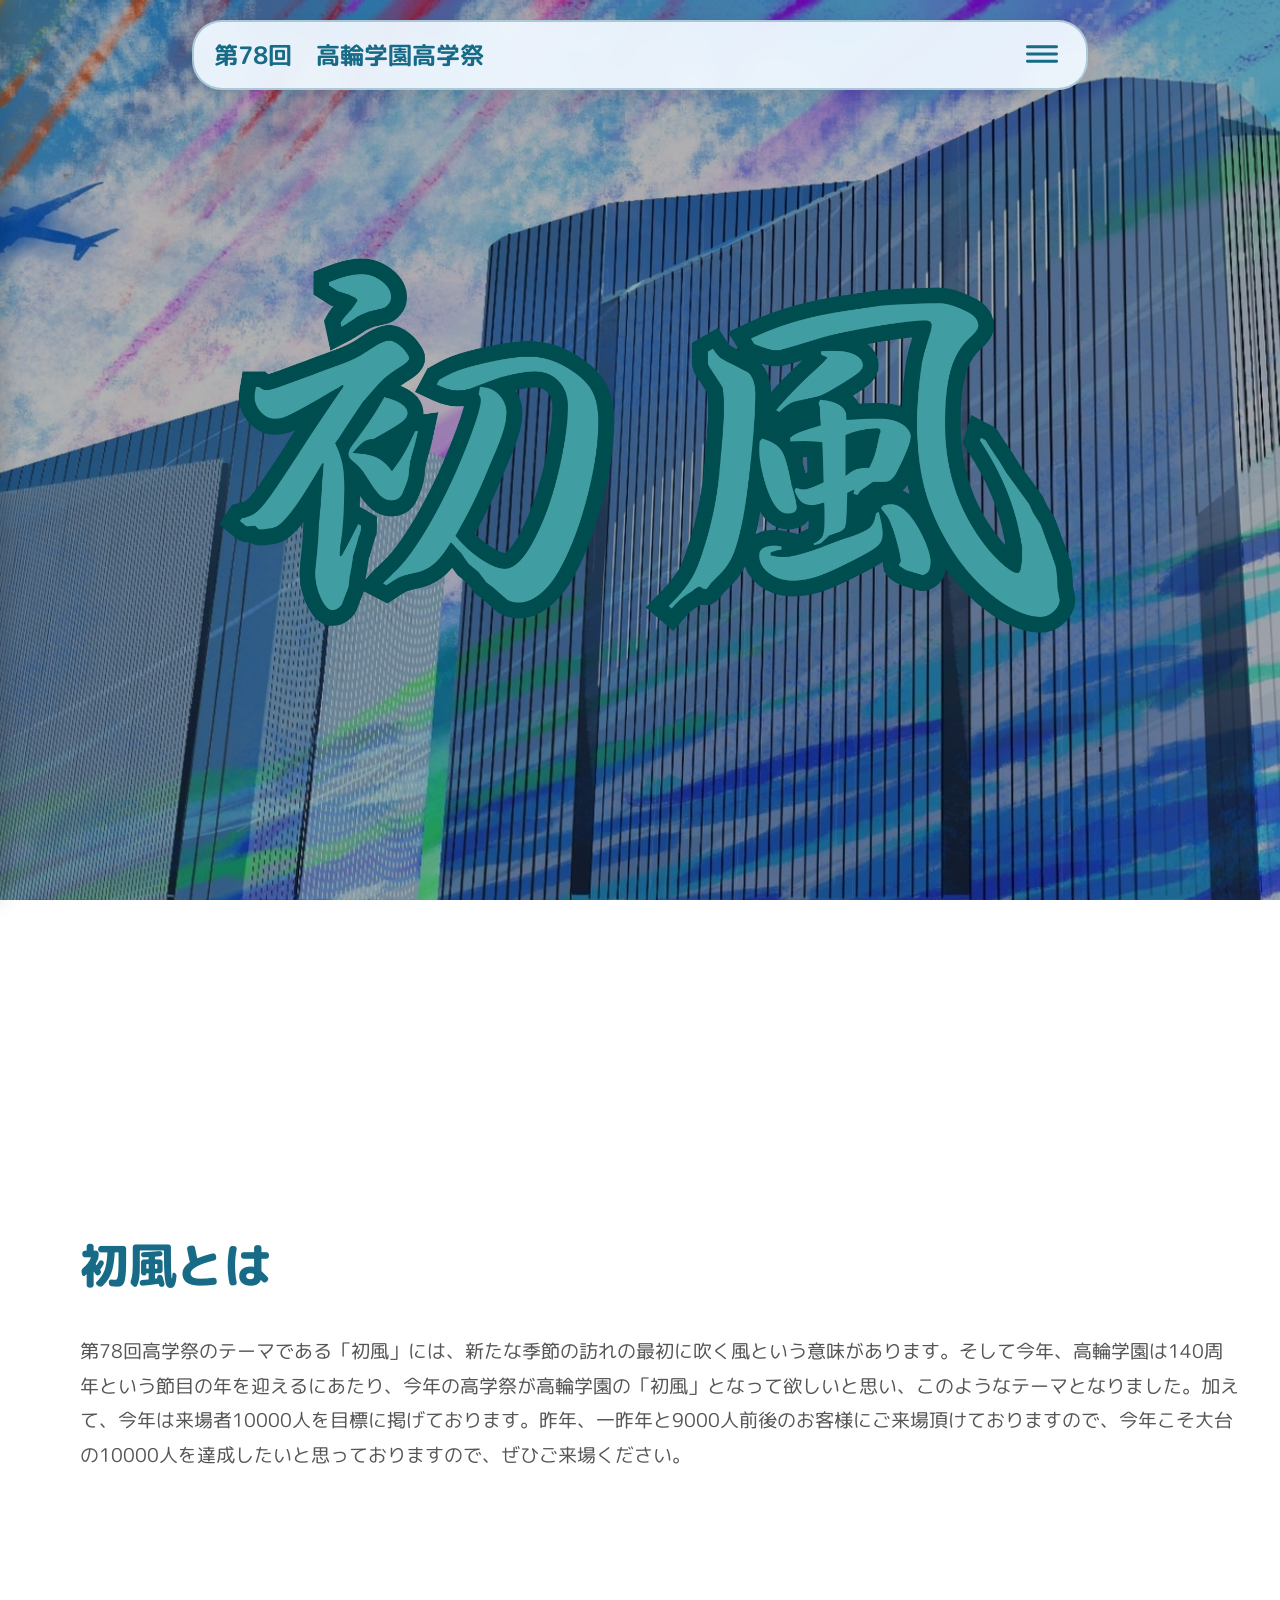
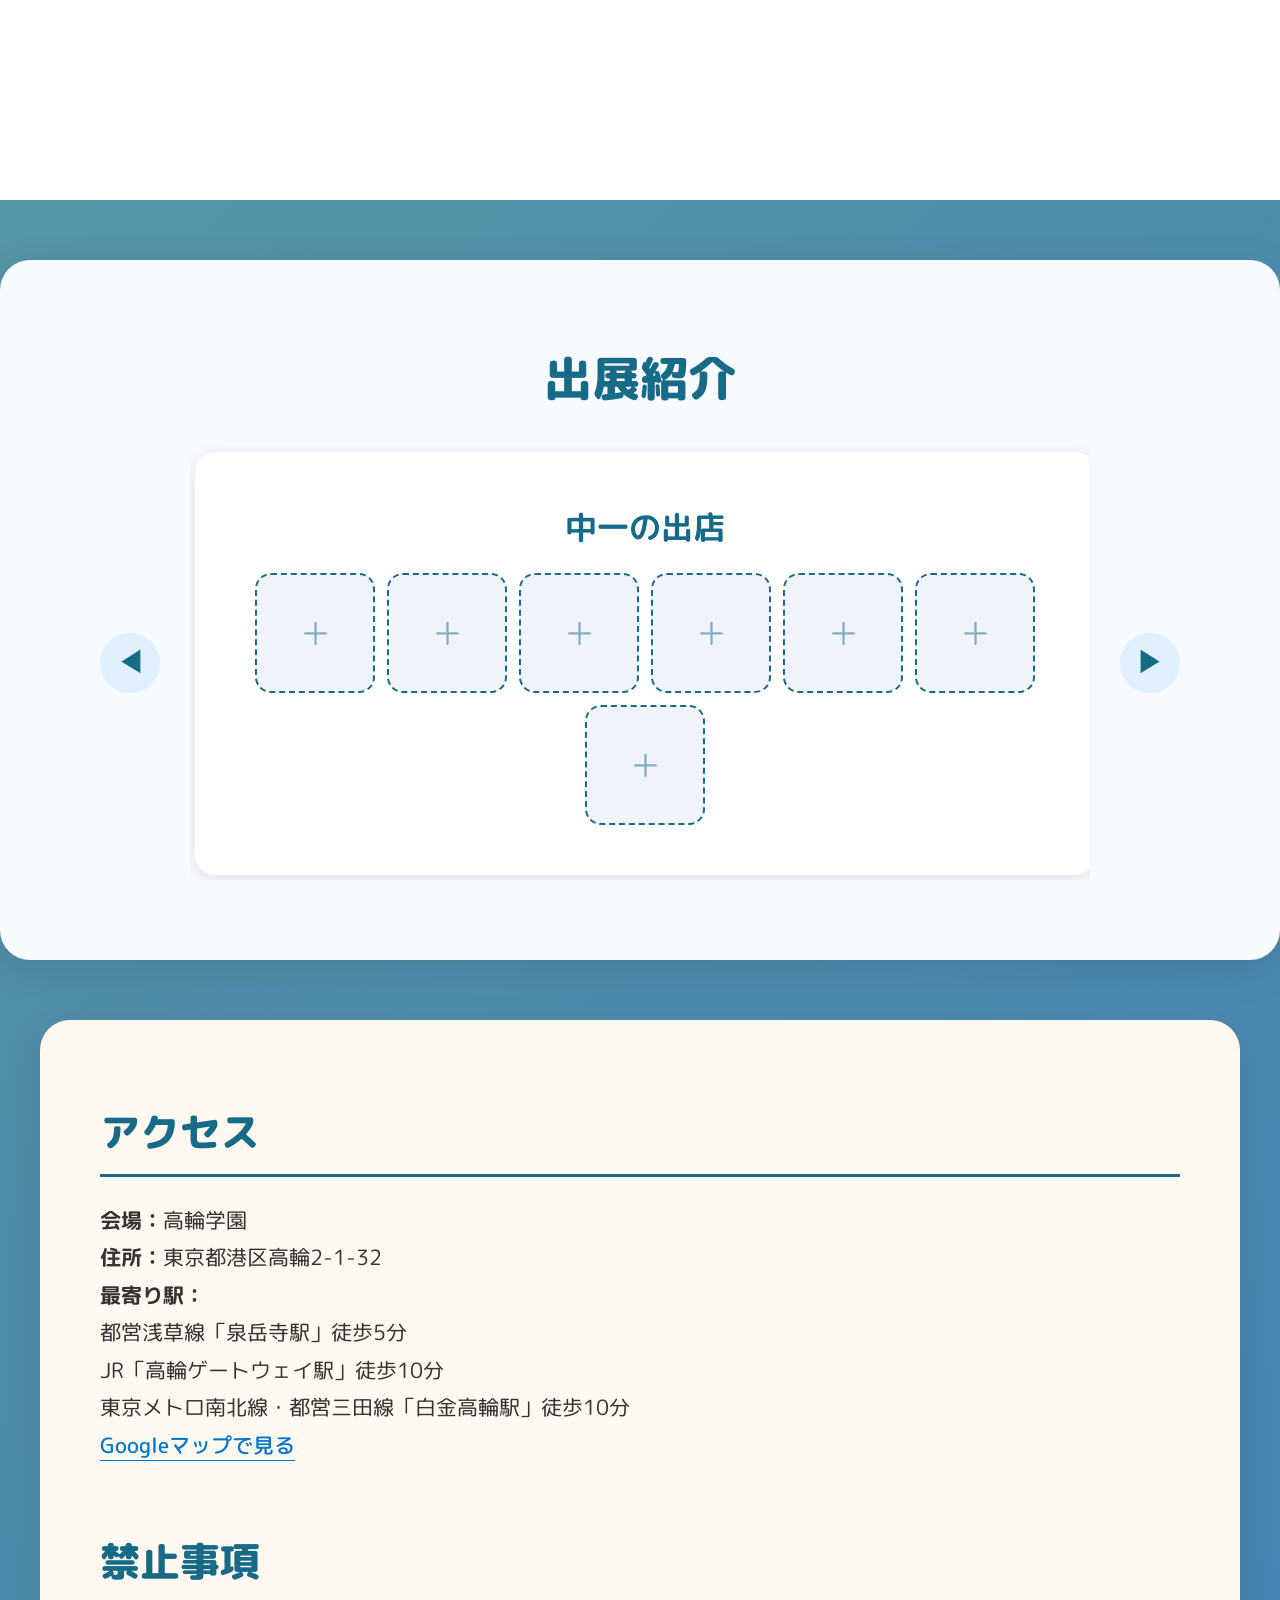
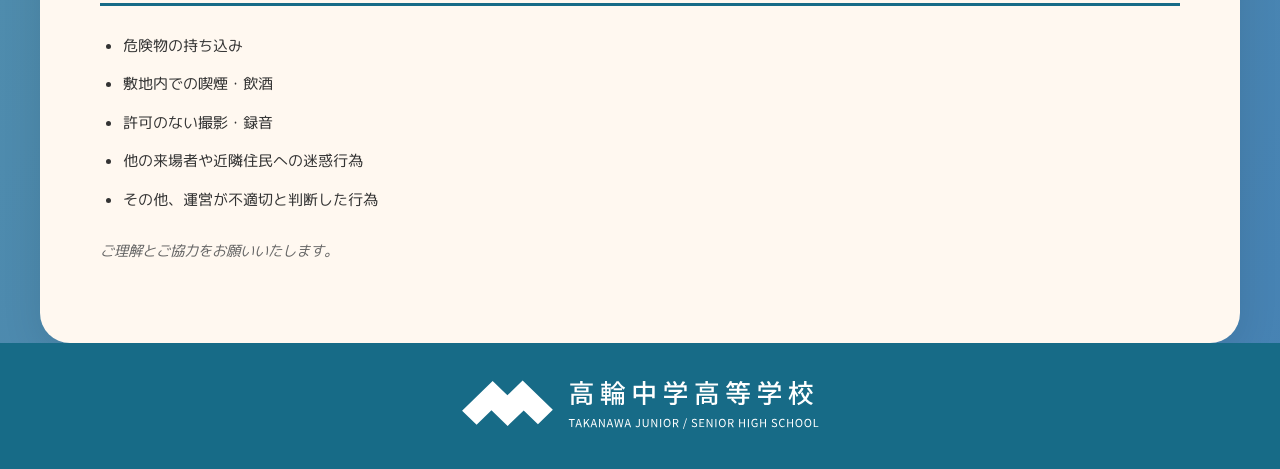
==== index.html @ 345837d4 "Update index.html" ====
<!DOCTYPE html>
<html lang="ja">
<head>
    <meta http-equiv="Pragma" content="no-cache" />
    <meta http-equiv="cache-control" content="no-cache" />
    <meta http-equiv="expires" content="0" />
    <meta charset="UTF-8">
    <title>第78回　高輪学園高学祭　特設サイト</title>
    <meta name="viewport" content="width=device-width,initial-scale=1">
    <link rel="icon" href="favicon.ico">
    <style>
        @import url('https://fonts.googleapis.com/css2?family=M+PLUS+Rounded+1c:wght@100;300;400;500;700;800;900&display=swap');
        
        /* リセット */
        * {
            margin: 0;
            padding: 0;
            box-sizing: border-box;
        }

        /* ベーススタイル（モバイルファースト） */
        body {
            font-family: 'M PLUS Rounded 1c', sans-serif;
            background: linear-gradient(135deg, #5f9ea0 0%, #4682b4 100%);
            color: #333;
            line-height: 1.6;
        }

        /* ヘッダー - モバイル最適化 */
        #header {
            position: fixed;
            top: 10px;
            left: 5%;
            right: 5%;
            height: 60px;
            background: rgba(240, 248, 255, 0.95);
            backdrop-filter: blur(10px);
            border-radius: 30px;
            display: flex;
            align-items: center;
            justify-content: space-between;
            padding: 0 20px;
            z-index: 1000;
            border: 2px solid rgba(23, 107, 135, 0.3);
            box-shadow: 0 4px 20px rgba(0,0,0,0.1);
        }

        #header-text {
            font-size: 1rem;
            font-weight: 700;
            color: #176b87;
        }

        /* ハンバーガーボタン */
        #hamburger-btn {
            background: none;
            border: none;
            cursor: pointer;
            padding: 8px;
            border-radius: 8px;
            transition: background 0.3s;
        }

        #hamburger-btn:hover {
            background: rgba(23, 107, 135, 0.1);
        }

        /* メインイメージ */
        #Main {
            height: 70vh;
            background: linear-gradient(rgba(0,0,0,0.3), rgba(0,0,0,0.3)), 
                        url('DNP 秀英初号明朝 Std_page-0001.jpg');
            background-size: cover;
            background-position: center;
            background-attachment: fixed;
            display: flex;
            align-items: center;
            justify-content: center;
        }

        /* セカンドセクション */
        #Second {
            padding: 30px 20px;
            background: white;
            position: relative;
        }

        #title-2 {
            font-size: 2rem;
            font-weight: 800;
            color: #176b87;
            text-align: center;
            margin-bottom: 20px;
        }

        #bun-2 {
            font-size: 1rem;
            line-height: 1.8;
            color: #555;
            margin: 0 auto;
            max-width: 100%;
        }

        /* 出店紹介セクション */
        .booth-slider-section {
            padding: 40px 20px;
            background: #f7faff;
            margin: 0;
        }

        .booth-slider-title {
            font-size: 2rem;
            font-weight: 800;
            text-align: center;
            color: #176b87;
            margin-bottom: 30px;
        }

        .booth-slider {
            display: flex;
            align-items: center;
            justify-content: center;
            gap: 15px;
            overflow: hidden;
        }

        .booth-slider-btn {
            background: #e0f0ff;
            border: none;
            border-radius: 50%;
            width: 40px;
            height: 40px;
            font-size: 1.2rem;
            color: #176b87;
            cursor: pointer;
            transition: all 0.3s;
            flex-shrink: 0;
        }

        .booth-slider-btn:hover {
            background: #b3e0ff;
            transform: scale(1.1);
        }

        .booth-slide {
            width: calc(100vw - 130px);
            min-height: 250px;
            overflow: hidden;
            position: relative;
            display: flex;
        }

        .booth-slide-item {
            min-width: 100%;
            transition: transform 0.4s ease;
            padding: 30px 20px;
            background: white;
            border-radius: 20px;
            text-align: center;
            margin: 5px 5px;
            box-shadow: 0 4px 20px rgba(0,0,0,0.1);
        }

        .booth-slide-item h3 {
            font-size: 1.3rem;
            margin-bottom: 20px;
            color: #176b87;
            font-weight: 700;
        }

        .booth-slide-prep {
            font-size: 1.1rem;
            color: #e07a00;
            font-weight: bold;
            margin-top: 20px;
        }

        /* 情報セクション */
        .info-section {
            padding: 40px 20px;
            background: #fff8f0;
            margin: 0;
        }

        .info-title {
            font-size: 1.8rem;
            font-weight: 800;
            border-bottom: 3px solid #176b87;
            padding-bottom: 10px;
            margin-bottom: 25px;
            color: #176b87;
        }

        .info-text {
            font-size: 1rem;
            line-height: 1.8;
            margin-bottom: 25px;
        }

        .info-map-link {
            color: #0077cc;
            text-decoration: none;
            font-weight: 500;
            border-bottom: 1px solid #0077cc;
            transition: color 0.3s;
        }

        .info-map-link:hover {
            color: #005599;
        }

        .info-space {
            height: 40px;
        }

        .info-list {
            font-size: 0.95rem;
            margin-left: 1.5em;
            line-height: 2;
        }

        .info-list li {
            margin-bottom: 8px;
        }

        .info-note {
            font-size: 0.9rem;
            color: #666;
            margin-top: 25px;
            font-style: italic;
        }

        /* ハンバーガーメニュー */
        .hamburger-menu {
            position: fixed;
            top: 0;
            left: 0;
            width: 100vw;
            height: 100vh;
            z-index: 2000;
            pointer-events: none;
        }

        .hamburger-menu-bg {
            position: absolute;
            top: 0;
            left: 0;
            width: 100%;
            height: 100%;
            background: rgba(0,0,0,0.5);
            opacity: 0;
            transition: opacity 0.3s;
        }

        .hamburger-menu.open {
            pointer-events: auto;
        }

        .hamburger-menu.open .hamburger-menu-bg {
            opacity: 1;
        }

        .hamburger-menu-panel {
            position: absolute;
            top: 0;
            left: -280px;
            width: 280px;
            height: 100vh;
            background: white;
            box-shadow: 4px 0 20px rgba(0,0,0,0.15);
            padding: 30px 20px;
            transition: left 0.3s ease;
            display: flex;
            flex-direction: column;
            gap: 30px;
        }

        .hamburger-menu.open .hamburger-menu-panel {
            left: 0;
        }

        .hamburger-menu-close {
            background: none;
            border: none;
            font-size: 2rem;
            color: #176b87;
            position: absolute;
            top: 15px;
            right: 15px;
            cursor: pointer;
        }

        .hamburger-menu-list {
            list-style: none;
            display: flex;
            flex-direction: column;
            gap: 25px;
        }

        .hamburger-menu-list li a {
            font-size: 1.2rem;
            color: #176b87;
            text-decoration: none;
            font-weight: 600;
            transition: color 0.3s;
        }

        .hamburger-menu-list li a:hover {
            color: #0a3c4c;
        }

        /* フッター */
        #Footer {
            background: #176b87;
            padding: 30px 20px;
            text-align: center;
        }

        .footer-link-img {
            max-height: 60px;
            filter: brightness(0) invert(1);
        }

        /* スライドショーモーダル */
        .slide-modal {
            position: fixed;
            top: 0;
            left: 0;
            width: 100vw;
            height: 100vh;
            z-index: 3000;
            display: none;
            align-items: center;
            justify-content: center;
        }

        .slide-modal-bg {
            position: absolute;
            top: 0;
            left: 0;
            width: 100%;
            height: 100%;
            background: rgba(0, 0, 0, 0.7);
        }

        .slide-modal-content {
            position: relative;
            background: #fff;
            border-radius: 18px;
            width: 96vw;
            max-width: 600px;
            max-height: 90vh;
            margin: auto;
            padding: 24px 16px 16px 16px;
            box-shadow: 0 8px 32px rgba(0,0,0,0.18);
            overflow-y: auto;
            display: flex;
            flex-direction: column;
            align-items: center;
        }

        .slide-modal-close {
            position: absolute;
            top: 15px;
            right: 15px;
            background: none;
            border: none;
            font-size: 2rem;
            color: #176b87;
            cursor: pointer;
        }

        /* スライドショーモーダル（スマホ優先） */
        .slide-modal {
            display: none;
            position: fixed;
            z-index: 3000;
            left: 0;
            top: 0;
            width: 100vw;
            height: 100vh;
            background: rgba(0,0,0,0.5);
            justify-content: center;
            align-items: center;
        }
        .slide-modal.open {
            display: flex;
        }
        .slide-modal-bg {
            position: absolute;
            width: 100vw;
            height: 100vh;
            left: 0;
            top: 0;
            background: transparent;
        }
        .slide-modal-content {
            position: relative;
            background: #fff;
            border-radius: 18px;
            width: 96vw;
            max-width: 600px;
            max-height: 90vh;
            margin: auto;
            padding: 24px 16px 16px 16px;
            box-shadow: 0 8px 32px rgba(0,0,0,0.18);
            overflow-y: auto;
            display: flex;
            flex-direction: column;
            align-items: center;
        }
        @media (min-width: 768px) {
            .slide-modal-content {
                max-width: 500px;
                width: 80vw;
            }
        }

        /* デスクトップ対応 */
        @media (min-width: 768px) {
            #header {
                height: 70px;
                left: 10%;
                right: 10%;
                top: 20px;
            }

            #header-text {
                font-size: 1.5rem;
            }

            #Main {
                height: 100vh;
            }

            #Second {
                display: flex;
                align-items: center;
                padding: 60px 40px;
                min-height: 100vh;
            }

            #White-Board1 {
                flex: 1;
                margin-right: 40px;
                border-radius: 30px;
                overflow: hidden;
                box-shadow: 0 10px 40px rgba(0,0,0,0.2);
            }

            #gate {
                width: 100%;
                height: 100%;
                object-fit: cover;
            }

            #2dane {
                flex: 1;
            }

            #title-2 {
                font-size: 3rem;
                text-align: left;
            }

            #bun-2 {
                font-size: 1.2rem;
                margin-top: 30px;
            }

            .booth-slider-section {
                padding: 80px 60px;
                max-width: 1400px;
                margin: 60px auto;
                border-radius: 30px;
                box-shadow: 0 10px 40px rgba(0,0,0,0.1);
            }

            .booth-slider-title {
                font-size: 3rem;
            }

            .booth-slider {
                gap: 30px;
            }

            .booth-slider-btn {
                width: 60px;
                height: 60px;
                font-size: 1.8rem;
            }

            .booth-slide {
                width: 900px;
                min-height: 400px;
            }

            .booth-slide-item {
                padding: 50px 30px;
            }

            .booth-slide-item h3 {
                font-size: 2rem;
            }

            .info-section {
                padding: 80px 60px;
                max-width: 1200px;
                margin: 60px auto 0;
                border-radius: 30px;
                box-shadow: 0 10px 40px rgba(0,0,0,0.1);
            }

            .info-title {
                font-size: 2.5rem;
            }

            .info-text {
                font-size: 1.3rem;
            }

            .hamburger-menu-panel {
                width: 320px;
                left: -320px;
                padding: 40px 30px;
            }

            .hamburger-menu-list li a {
                font-size: 1.4rem;
            }
        }

        /* 大画面対応 */
        @media (min-width: 1200px) {
            #header {
                left: 15%;
                right: 15%;
            }

            .booth-slider-section,
            .info-section {
                margin-left: auto;
                margin-right: auto;
            }
        }

        /* エラーハンドリング用のスタイル */
        .error-message {
            background: #fee;
            color: #c33;
            padding: 15px;
            border-radius: 8px;
            margin: 20px;
            border-left: 4px solid #c33;
            display: none;
        }

        .loading {
            opacity: 0.7;
            pointer-events: none;
        }

        /* アクセシビリティ */
        @media (prefers-reduced-motion: reduce) {
            * {
                animation-duration: 0.01ms !important;
                animation-iteration-count: 1 !important;
                transition-duration: 0.01ms !important;
            }
        }

        .booth-photo-list {
            display: flex;
            flex-wrap: wrap;
            gap: 12px;
            justify-content: center;
            margin-top: 18px;
        }
        .booth-photo-frame {
            width: 90px;
            height: 90px;
            background: #f0f4fa;
            border: 2px dashed #176b87;
            border-radius: 16px;
            display: flex;
            align-items: center;
            justify-content: center;
            position: relative;
        }
        .booth-photo-placeholder {
            font-size: 2.2rem;
            color: #176b87;
            opacity: 0.5;
        }
        @media (min-width: 768px) {
            .booth-photo-frame {
                width: 120px;
                height: 120px;
            }
        }
    </style>
</head>
<body>
    <!-- エラーハンドリング表示エリア -->
    <div id="error-container" class="error-message" role="alert" aria-live="polite"></div>

    <!-- ハンバーガーメニュー -->
    <nav id="hamburger-menu" class="hamburger-menu" role="navigation" aria-label="メインメニュー">
        <div class="hamburger-menu-bg" id="hamburger-bg"></div>
        <div class="hamburger-menu-panel">
            <button class="hamburger-menu-close" id="hamburger-close" aria-label="メニューを閉じる">×</button>
            <ul class="hamburger-menu-list">
                <li><a href="#header" id="menu-home">ホーム</a></li>
                <li><a href="#booth-slide" id="menu-booth">出店紹介</a></li>
                <li><a href="#access" id="menu-access">アクセス</a></li>
                <li><a href="#Footer" id="menu-footer">フッター</a></li>
            </ul>
        </div>
    </nav>

    <!-- ヘッダー -->
    <header id="header">
        <h1 id="header-text">第78回　高輪学園高学祭</h1>
        <button id="hamburger-btn" aria-label="メニューを開く" aria-expanded="false">
            <svg width="32" height="32" viewBox="0 0 44 44" fill="none" xmlns="http://www.w3.org/2000/svg">
                <rect y="10" width="44" height="4" rx="2" fill="#176b87"/>
                <rect y="20" width="44" height="4" rx="2" fill="#176b87"/>
                <rect y="30" width="44" height="4" rx="2" fill="#176b87"/>
            </svg>
        </button>
    </header>

    <!-- メインビジュアル -->
    <main id="Main" role="main">
        <!-- メイン画像のコンテンツ -->
    </main>

    <!-- セカンドセクション -->
    <section id="Second">
        <div id="White-Board1" style="display: none;">
            <img id="gate" src="IMG_6479.png" alt="高輪学園の門" loading="lazy">
        </div>
        <div id="2dane">
            <h2 id="title-2">初風とは</h2>
            <p id="bun-2">
                第78回高学祭のテーマである「初風」には、新たな季節の訪れの最初に吹く風という意味があります。そして今年、高輪学園は140周年という節目の年を迎えるにあたり、今年の高学祭が高輪学園の「初風」となって欲しいと思い、このようなテーマとなりました。加えて、今年は来場者10000人を目標に掲げております。昨年、一昨年と9000人前後のお客様にご来場頂けておりますので、今年こそ大台の10000人を達成したいと思っておりますので、ぜひご来場ください。
            </p>
        </div>
    </section>

    <!-- 出店紹介スライドショー -->
    <section class="booth-slider-section">
        <h2 class="booth-slider-title">出展紹介</h2>
        <div class="booth-slider">
            <button class="booth-slider-btn" id="booth-prev" aria-label="前のスライド">&#9664;</button>
            <div class="booth-slide" id="booth-slide">
                <div class="booth-slide-item" id="0">
                    <h3>中一の出店</h3>
                    <div class="booth-photo-list">
                        <div class="booth-photo-frame"><span class="booth-photo-placeholder">＋</span></div>
                        <div class="booth-photo-frame"><span class="booth-photo-placeholder">＋</span></div>
                        <div class="booth-photo-frame"><span class="booth-photo-placeholder">＋</span></div>
                        <div class="booth-photo-frame"><span class="booth-photo-placeholder">＋</span></div>
                        <div class="booth-photo-frame"><span class="booth-photo-placeholder">＋</span></div>
                        <div class="booth-photo-frame"><span class="booth-photo-placeholder">＋</span></div>
                        <div class="booth-photo-frame"><span class="booth-photo-placeholder">＋</span></div>
                    </div>
                </div>
                <div class="booth-slide-item" id="1">
                    <h3>中二の出店</h3>
                    <div class="booth-photo-list">
                        <div class="booth-photo-frame"><span class="booth-photo-placeholder">＋</span></div>
                        <div class="booth-photo-frame"><span class="booth-photo-placeholder">＋</span></div>
                        <div class="booth-photo-frame"><span class="booth-photo-placeholder">＋</span></div>
                        <div class="booth-photo-frame"><span class="booth-photo-placeholder">＋</span></div>
                        <div class="booth-photo-frame"><span class="booth-photo-placeholder">＋</span></div>
                        <div class="booth-photo-frame"><span class="booth-photo-placeholder">＋</span></div>
                        <div class="booth-photo-frame"><span class="booth-photo-placeholder">＋</span></div>
                    </div>
                </div>
                <div class="booth-slide-item" id="2">
                    <h3>中三の出店</h3>
                    <div class="booth-photo-list">
                        <div class="booth-photo-frame"><span class="booth-photo-placeholder">＋</span></div>
                        <div class="booth-photo-frame"><span class="booth-photo-placeholder">＋</span></div>
                        <div class="booth-photo-frame"><span class="booth-photo-placeholder">＋</span></div>
                        <div class="booth-photo-frame"><span class="booth-photo-placeholder">＋</span></div>
                        <div class="booth-photo-frame"><span class="booth-photo-placeholder">＋</span></div>
                        <div class="booth-photo-frame"><span class="booth-photo-placeholder">＋</span></div>
                        <div class="booth-photo-frame"><span class="booth-photo-placeholder">＋</span></div>
                    </div>
                </div>
                <div class="booth-slide-item" id="3">
                    <h3>高一の出店</h3>
                    <div class="booth-photo-list">
                        <div class="booth-photo-frame"><span class="booth-photo-placeholder">＋</span></div>
                        <div class="booth-photo-frame"><span class="booth-photo-placeholder">＋</span></div>
                        <div class="booth-photo-frame"><span class="booth-photo-placeholder">＋</span></div>
                        <div class="booth-photo-frame"><span class="booth-photo-placeholder">＋</span></div>
                        <div class="booth-photo-frame"><span class="booth-photo-placeholder">＋</span></div>
                        <div class="booth-photo-frame"><span class="booth-photo-placeholder">＋</span></div>
                        <div class="booth-photo-frame"><span class="booth-photo-placeholder">＋</span></div>
                    </div>
                </div>
                <div class="booth-slide-item" id="4">
                    <h3>高二の出店</h3>
                    <div class="booth-photo-list">
                        <div class="booth-photo-frame"><span class="booth-photo-placeholder">＋</span></div>
                        <div class="booth-photo-frame"><span class="booth-photo-placeholder">＋</span></div>
                        <div class="booth-photo-frame"><span class="booth-photo-placeholder">＋</span></div>
                        <div class="booth-photo-frame"><span class="booth-photo-placeholder">＋</span></div>
                        <div class="booth-photo-frame"><span class="booth-photo-placeholder">＋</span></div>
                        <div class="booth-photo-frame"><span class="booth-photo-placeholder">＋</span></div>
                        <div class="booth-photo-frame"><span class="booth-photo-placeholder">＋</span></div>
                    </div>
                </div>
                <div class="booth-slide-item" id="5">
                    <h3>運動部</h3>
                    <div class="booth-photo-list">
                        <div class="booth-photo-frame"><span class="booth-photo-placeholder">＋</span></div>
                        <div class="booth-photo-frame"><span class="booth-photo-placeholder">＋</span></div>
                        <div class="booth-photo-frame"><span class="booth-photo-placeholder">＋</span></div>
                        <div class="booth-photo-frame"><span class="booth-photo-placeholder">＋</span></div>
                        <div class="booth-photo-frame"><span class="booth-photo-placeholder">＋</span></div>
                        <div class="booth-photo-frame"><span class="booth-photo-placeholder">＋</span></div>
                        <div class="booth-photo-frame"><span class="booth-photo-placeholder">＋</span></div>
                    </div>
                </div>
                <div class="booth-slide-item" id="6">
                    <h3>文化部①</h3>
                    <div class="booth-photo-list">
                        <div class="booth-photo-frame"><span class="booth-photo-placeholder">＋</span></div>
                        <div class="booth-photo-frame"><span class="booth-photo-placeholder">＋</span></div>
                        <div class="booth-photo-frame"><span class="booth-photo-placeholder">＋</span></div>
                        <div class="booth-photo-frame"><span class="booth-photo-placeholder">＋</span></div>
                        <div class="booth-photo-frame"><span class="booth-photo-placeholder">＋</span></div>
                        <div class="booth-photo-frame"><span class="booth-photo-placeholder">＋</span></div>
                        <div class="booth-photo-frame"><span class="booth-photo-placeholder">＋</span></div>
                    </div>
                </div>
                <div class="booth-slide-item" id="7">
                    <h3>文化部②</h3>
                    <div class="booth-photo-list">
                        <div class="booth-photo-frame"><span class="booth-photo-placeholder">＋</span></div>
                        <div class="booth-photo-frame"><span class="booth-photo-placeholder">＋</span></div>
                        <div class="booth-photo-frame"><span class="booth-photo-placeholder">＋</span></div>
                        <div class="booth-photo-frame"><span class="booth-photo-placeholder">＋</span></div>
                        <div class="booth-photo-frame"><span class="booth-photo-placeholder">＋</span></div>
                        <div class="booth-photo-frame"><span class="booth-photo-placeholder">＋</span></div>
                        <div class="booth-photo-frame"><span class="booth-photo-placeholder">＋</span></div>
                    </div>
                </div>
                <div class="booth-slide-item" id="8">
                    <h3>同好会</h3>
                    <div class="booth-photo-list">
                        <div class="booth-photo-frame"><span class="booth-photo-placeholder">＋</span></div>
                        <div class="booth-photo-frame"><span class="booth-photo-placeholder">＋</span></div>
                        <div class="booth-photo-frame"><span class="booth-photo-placeholder">＋</span></div>
                        <div class="booth-photo-frame"><span class="booth-photo-placeholder">＋</span></div>
                        <div class="booth-photo-frame"><span class="booth-photo-placeholder">＋</span></div>
                        <div class="booth-photo-frame"><span class="booth-photo-placeholder">＋</span></div>
                        <div class="booth-photo-frame"><span class="booth-photo-placeholder">＋</span></div>
                    </div>
                </div>
                <div class="booth-slide-item" id="9">
                    <h3>サークル（委員会）</h3>
                    <div class="booth-photo-list">
                        <div class="booth-photo-frame"><span class="booth-photo-placeholder">＋</span></div>
                        <div class="booth-photo-frame"><span class="booth-photo-placeholder">＋</span></div>
                        <div class="booth-photo-frame"><span class="booth-photo-placeholder">＋</span></div>
                        <div class="booth-photo-frame"><span class="booth-photo-placeholder">＋</span></div>
                        <div class="booth-photo-frame"><span class="booth-photo-placeholder">＋</span></div>
                        <div class="booth-photo-frame"><span class="booth-photo-placeholder">＋</span></div>
                        <div class="booth-photo-frame"><span class="booth-photo-placeholder">＋</span></div>
                    </div>
                </div>
            </div>
            <button class="booth-slider-btn" id="booth-next" aria-label="次のスライド">&#9654;</button>
        </div>
    </section>

    <!-- アクセス・禁止事項セクション -->
    <section class="info-section" id="access">
        <h2 class="info-title">アクセス</h2>
        <div class="info-text">
            <strong>会場：</strong>高輪学園<br>
            <strong>住所：</strong>東京都港区高輪2-1-32<br>
            <strong>最寄り駅：</strong><br>
            都営浅草線「泉岳寺駅」徒歩5分<br>
            JR「高輪ゲートウェイ駅」徒歩10分<br>
            東京メトロ南北線・都営三田線「白金高輪駅」徒歩10分<br>
            <a href="https://maps.app.goo.gl/T6nHcrgry33CEGWm7" target="_blank" rel="noopener noreferrer" class="info-map-link">Googleマップで見る</a>
        </div>
        
        <div class="info-space"></div>
        
        <h2 class="info-title">禁止事項</h2>
        <ul class="info-list">
            <li>危険物の持ち込み</li>
            <li>敷地内での喫煙・飲酒</li>
            <li>許可のない撮影・録音</li>
            <li>他の来場者や近隣住民への迷惑行為</li>
            <li>その他、運営が不適切と判断した行為</li>
        </ul>
        <p class="info-note">ご理解とご協力をお願いいたします。</p>
    </section>

    <!-- フッター -->
    <footer id="Footer">
        <div id="Footer-logo">
            <a href="https://www.takanawa.ed.jp" target="_blank" rel="noopener noreferrer">
                <img class="footer-link-img" src="takanawa_logo.svg" alt="高輪学園" loading="lazy">
            </a>
        </div>
    </footer>

    <!-- スライドショーモーダル -->
    <div id="slide-modal" class="slide-modal">
        <div class="slide-modal-bg"></div>
        <div class="slide-modal-content">
            <button class="slide-modal-close" id="slide-modal-close" aria-label="閉じる">×</button>
            <div id="slide-modal-body"></div>
        </div>
    </div>

    <script>
        // エラーハンドリング機能
        function showError(message) {
            const errorContainer = document.getElementById('error-container');
            if (errorContainer) {
                errorContainer.textContent = message;
                errorContainer.style.display = 'block';
                setTimeout(() => {
                    errorContainer.style.display = 'none';
                }, 5000);
            }
        }

        // 安全な要素取得関数
        function safeGetElement(id) {
            try {
                return document.getElementById(id);
            } catch (error) {
                console.error(`要素の取得に失敗しました: ${id}`, error);
                showError('ページの読み込みに問題が発生しました。');
                return null;
            }
        }

        // スムーズスクロール機能（エラーハンドリング付き）
        function scrollToId(id) {
            try {
                const el = safeGetElement(id);
                const menu = safeGetElement('hamburger-menu');
                
                if (el) {
                    el.scrollIntoView({behavior: 'smooth'});
                    if (menu) menu.classList.remove('open');
                } else {
                    showError('指定されたセクションが見つかりませんでした。');
                }
            } catch (error) {
                console.error('スクロールエラー:', error);
                showError('スクロールに失敗しました。');
            }
        }

        // メニュー内ボタンのイベントリスナー設定
        function setupMenuButtons() {
            try {
                const menuItems = [
                    {id: 'menu-home', target: 'header'},
                    {id: 'menu-booth', target: 'booth-slide'},
                    {id: 'menu-access', target: 'access'},
                    {id: 'menu-footer', target: 'Footer'}
                ];

                menuItems.forEach(item => {
                    const element = safeGetElement(item.id);
                    if (element) {
                        element.onclick = (e) => {
                            e.preventDefault();
                            scrollToId(item.target);
                        };
                    }
                });
            } catch (error) {
                console.error('メニューボタンの設定エラー:', error);
                showError('メニューの設定に失敗しました。');
            }
        }

        // ハンバーガーメニューの開閉機能
        function setupHamburgerMenu() {
            try {
                const humBtn = safeGetElement('hamburger-btn');
                const menu = safeGetElement('hamburger-menu');
                const closeBtn = safeGetElement('hamburger-close');
                const bg = safeGetElement('hamburger-bg');

                if (humBtn && menu && closeBtn && bg) {
                    humBtn.onclick = () => {
                        menu.classList.add('open');
                        humBtn.setAttribute('aria-expanded', 'true');
                    };
                    
                    closeBtn.onclick = () => {
                        menu.classList.remove('open');
                        humBtn.setAttribute('aria-expanded', 'false');
                    };
                    
                    bg.onclick = () => {
                        menu.classList.remove('open');
                        humBtn.setAttribute('aria-expanded', 'false');
                    };

                    // ESCキーでメニューを閉じる
                    document.addEventListener('keydown', (e) => {
                        if (e.key === 'Escape' && menu.classList.contains('open')) {
                            menu.classList.remove('open');
                            humBtn.setAttribute('aria-expanded', 'false');
                        }
                    });
                }
            } catch (error) {
                console.error('ハンバーガーメニューの設定エラー:', error);
                showError('メニュー機能の設定に失敗しました。');
            }
        }

        // スライドショー機能（強化版エラーハンドリング）
        function setupSlideshow() {
            try {
                
                const slide = safeGetElement('booth-slide');
                if (!slide) return;

                let idx = 0;
                let isTransitioning = false;

                function getSlides() {
                    return slide ? Array.from(slide.children) : [];
                }
                
                const items = getSlides();
                console.log(items);
                function updateSlide() {
                    try {

                        if (items.length === 0) return;

                        items.forEach((el, i) => {
                            if (el) {
                                //el.style.transform = `translateX(${(i-idx)*100}%)`;
                                el.style.transform = `translateX(${(-idx)*101.5}%)`;
                                el.style.opacity = (i === idx) ? '1' : '1';
                                //el.style.opacity = (i === idx) ? '1' : '0.5';
                                el.style.zIndex = (i === idx) ? '2' : '1';
                            }
                        });
                        isTransitioning = false;
                    } catch (error) {
                        console.error('スライド更新エラー:', error);
                        isTransitioning = false;
                    }
                }

                function changeSlide(direction) {
                    if (isTransitioning) return;
                    isTransitioning = true;

                    const items = getSlides();
                    let test = items.length;
                    console.log('test'+test);
                    if (items.length === 0) return;
                    console.log('before'+idx);
                    if (direction === 'next') {
                        idx = (idx + 1) % items.length;
                    } else {
                        idx = (idx - 1 + items.length) % items.length;
                    }
                    console.log('after'+idx);
                    updateSlide();
                }

                // 初期化
                updateSlide();

                // ボタンイベント
                const prevBtn = safeGetElement('booth-prev');
                const nextBtn = safeGetElement('booth-next');

                if (prevBtn) {
                    prevBtn.onclick = () => changeSlide('prev');
                }

                if (nextBtn) {
                    nextBtn.onclick = () => changeSlide('next');
                }

                // タッチイベント（スワイプ対応）
                let startX = null;
                let startY = null;

                slide.addEventListener('touchstart', (e) => {
                    startX = e.touches[0].clientX;
                    startY = e.touches[0].clientY;
                }, {passive: true});

                slide.addEventListener('touchend', (e) => {
                    if (startX === null || startY === null) return;

                    const endX = e.changedTouches[0].clientX;
                    const endY = e.changedTouches[0].clientY;
                    const diffX = endX - startX;
                    const diffY = endY - startY;

                    // 縦スクロールを優先
                    if (Math.abs(diffY) > Math.abs(diffX)) {
                        startX = null;
                        startY = null;
                        return;
                    }

                    if (Math.abs(diffX) > 50) {
                        if (diffX > 0) {
                            changeSlide('prev');
                        } else {
                            changeSlide('next');
                        }
                    }

                    startX = null;
                    startY = null;
                }, {passive: true});

                // 自動スライド（オプション）
                // setInterval(() => {
                //     if (!isTransitioning) {
                //         changeSlide('next');
                //     }
                // }, 5000);

            } catch (error) {
                console.error('スライドショーの設定エラー:', error);
                showError('スライドショー機能の設定に失敗しました。');
            }
        }

        // 画像の遅延読み込みエラーハンドリング
        function setupImageErrorHandling() {
            const images = document.querySelectorAll('img');
            images.forEach(img => {
                img.onerror = function() {
                    this.style.display = 'none';
                    console.warn(`画像の読み込みに失敗しました: ${this.src}`);
                };
            });
        }

        // デスクトップでの門画像表示
        function setupDesktopGate() {
            const whiteBoard = safeGetElement('White-Board1');
            if (whiteBoard && window.innerWidth >= 768) {
                whiteBoard.style.display = 'block';
            }

            window.addEventListener('resize', () => {
                if (whiteBoard) {
                    whiteBoard.style.display = window.innerWidth >= 768 ? 'block' : 'none';
                }
            });
        }

        // スライドショーモーダルの表示
        function showSlideModal(content) {
            const modal = safeGetElement('slide-modal');
            const modalBody = safeGetElement('slide-modal-body');

            if (modal && modalBody) {
                modalBody.innerHTML = content;
                modal.style.display = 'flex';
            }
        }

        // スライドショーモーダルの非表示
        function hideSlideModal() {
            const modal = safeGetElement('slide-modal');
            if (modal) {
                modal.style.display = 'none';
            }
        }

        // スライドショーモーダルの設定
        function setupSlideModal() {
            const modal = document.getElementById('slide-modal');
            const modalBody = document.getElementById('slide-modal-body');
            const closeBtn = document.getElementById('slide-modal-close');
            const modalBg = modal ? modal.querySelector('.slide-modal-bg') : null;
            const slide = document.getElementById('booth-slide');
            if (!modal || !modalBody || !closeBtn || !modalBg || !slide) return;

            // スライド画像タップでモーダル表示
            slide.querySelectorAll('.booth-slide-item').forEach(item => {
                item.addEventListener('click', function(e) {
                    modalBody.innerHTML = item.innerHTML;
                    modal.classList.add('open');
                    document.body.style.overflow = 'hidden';
                });
            });
            // 閉じる
            closeBtn.onclick = () => {
                modal.classList.remove('open');
                document.body.style.overflow = '';
            };
            // 背景クリックで閉じる
            modalBg.onclick = () => {
                modal.classList.remove('open');
                document.body.style.overflow = '';
            };
            // ESCキーで閉じる
            document.addEventListener('keydown', (e) => {
                if (e.key === 'Escape' && modal.classList.contains('open')) {
                    modal.classList.remove('open');
                    document.body.style.overflow = '';
                }
            });
        }

        // 初期化処理
        document.addEventListener('DOMContentLoaded', function() {
            try {
                setupMenuButtons();
                setupHamburgerMenu();
                setupSlideshow();
                setupImageErrorHandling();
                setupDesktopGate();
                setupSlideModal();
            } catch (error) {
                console.error('初期化エラー:', error);
                showError('ページの初期化に失敗しました。リロードしてください。');
            }
        });

        // グローバルエラーハンドリング
        window.addEventListener('error', function(e) {
            console.error('JavaScript エラー:', e.error);
            showError('予期しないエラーが発生しました。');
        });

        // 未処理のPromise拒否をキャッチ
        window.addEventListener('unhandledrejection', function(e) {
            console.error('未処理のPromise拒否:', e.reason);
            showError('処理中にエラーが発生しました。');
        });
    </script>
</body>
</html>
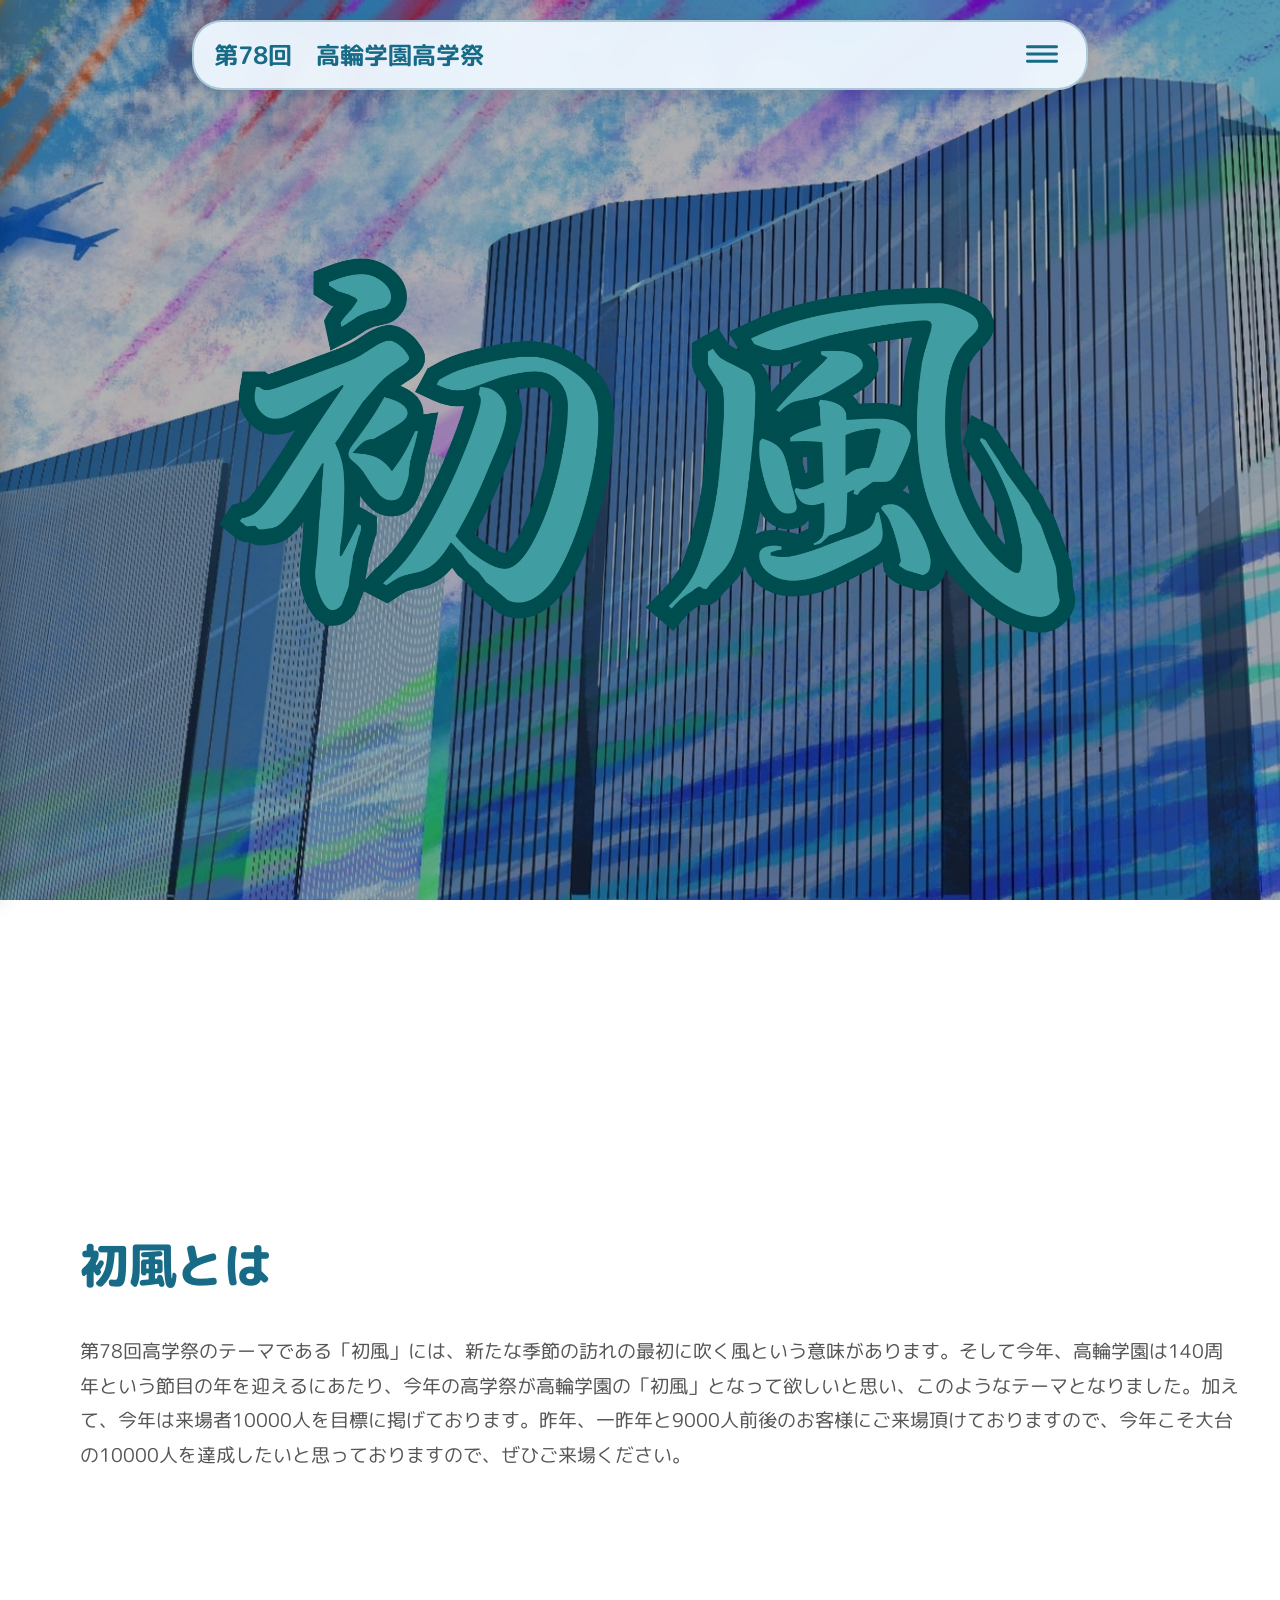
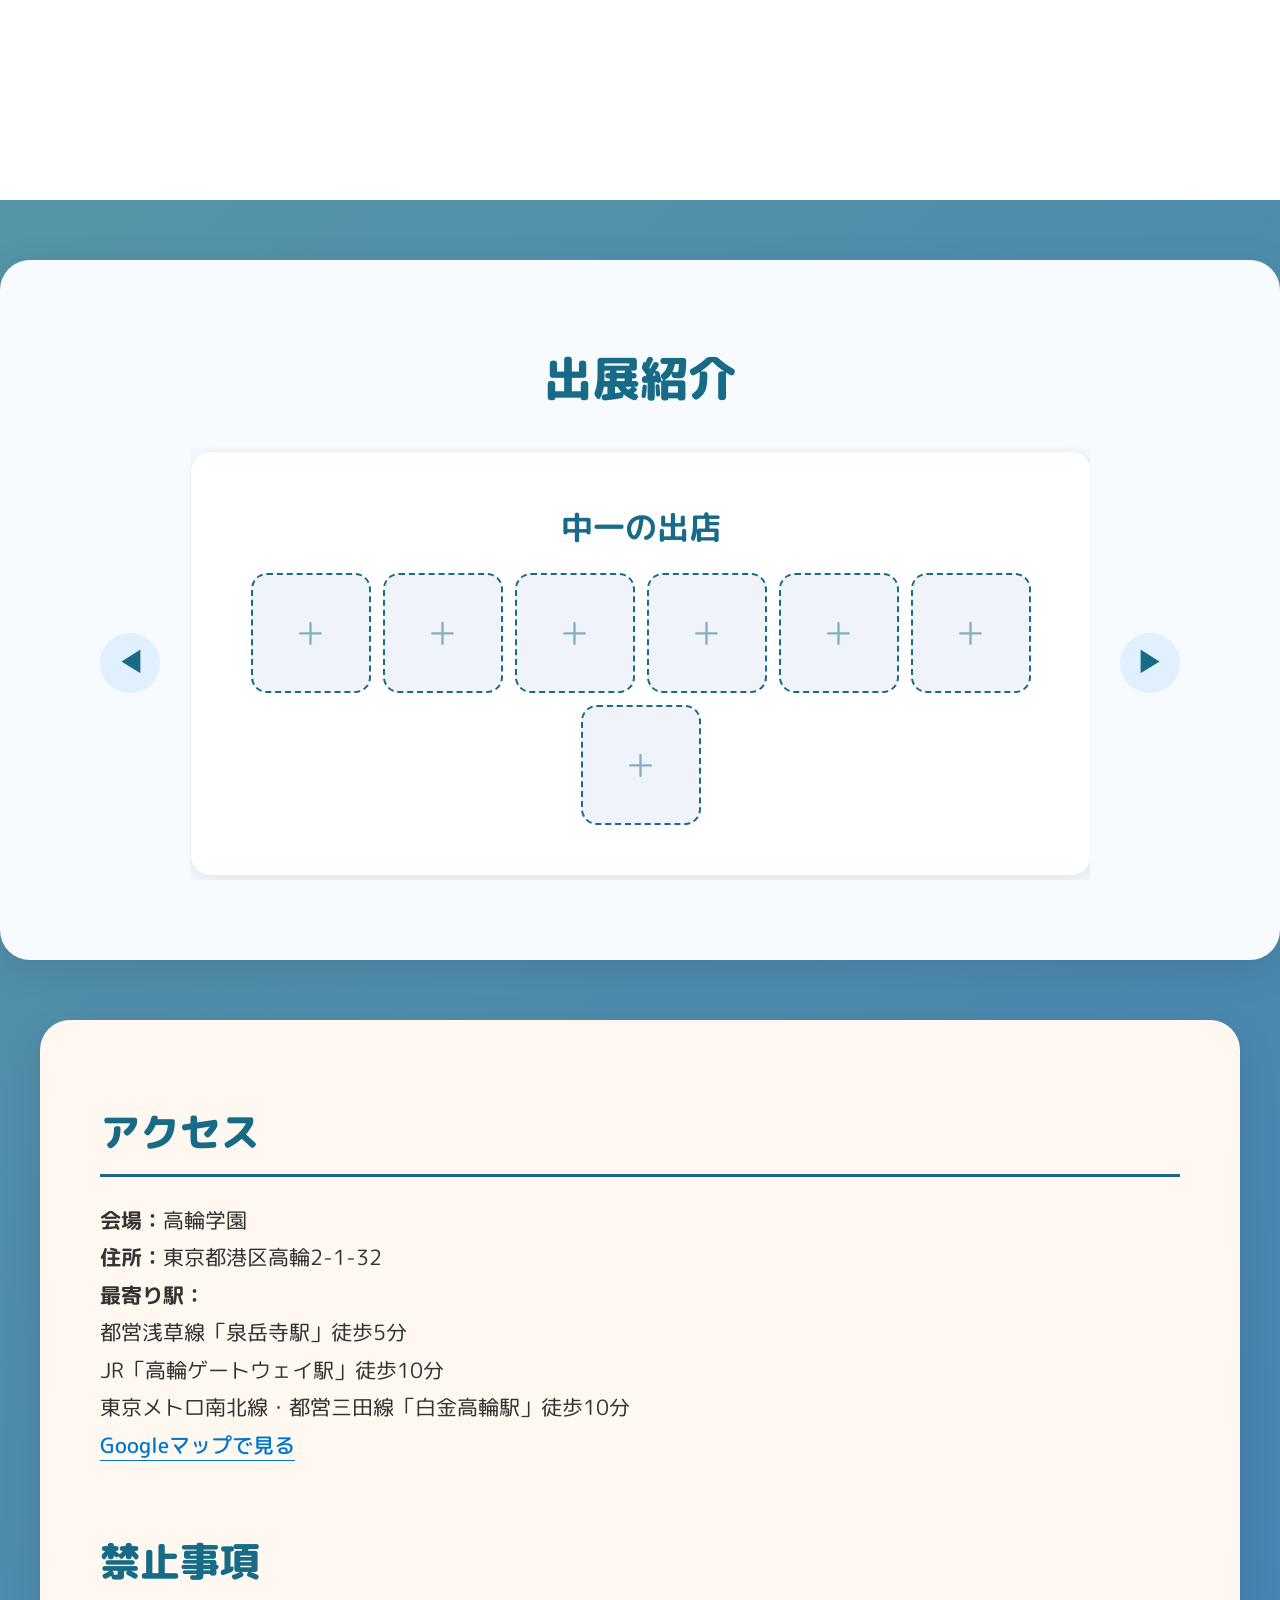
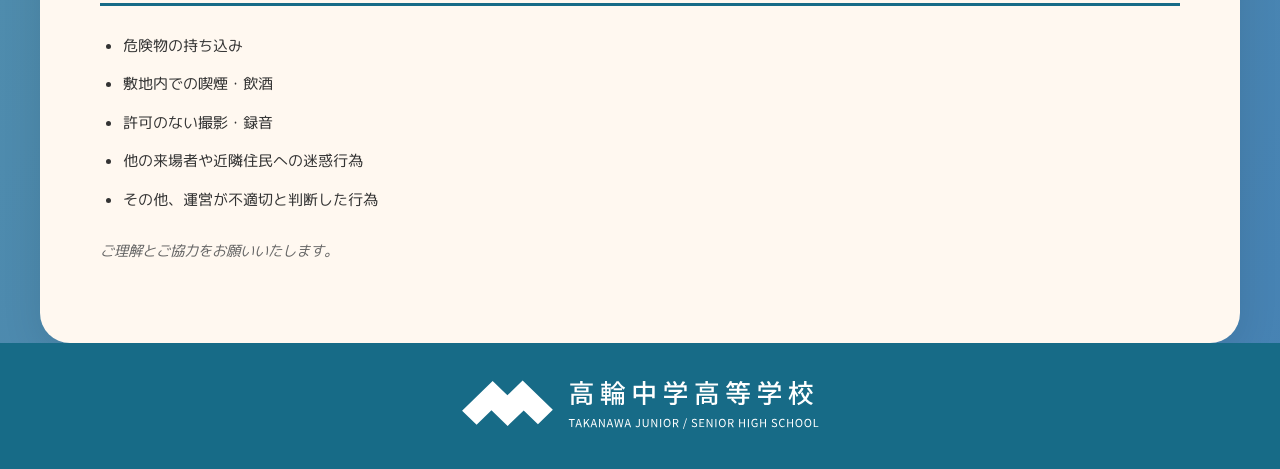
==== commit fa9b19ac: "Update index.html" ====
--- a/index.html
+++ b/index.html
@@ -157,7 +157,7 @@
             background: white;
             border-radius: 20px;
             text-align: center;
-            margin: 5px 5px;
+            margin: 5px 0.5px;
             box-shadow: 0 4px 20px rgba(0,0,0,0.1);
         }
 
@@ -952,7 +952,7 @@
                         items.forEach((el, i) => {
                             if (el) {
                                 //el.style.transform = `translateX(${(i-idx)*100}%)`;
-                                el.style.transform = `translateX(${(-idx)*101.5}%)`;
+                                el.style.transform = `translateX(${(-idx)*100}%)`;
                                 el.style.opacity = (i === idx) ? '1' : '1';
                                 //el.style.opacity = (i === idx) ? '1' : '0.5';
                                 el.style.zIndex = (i === idx) ? '2' : '1';
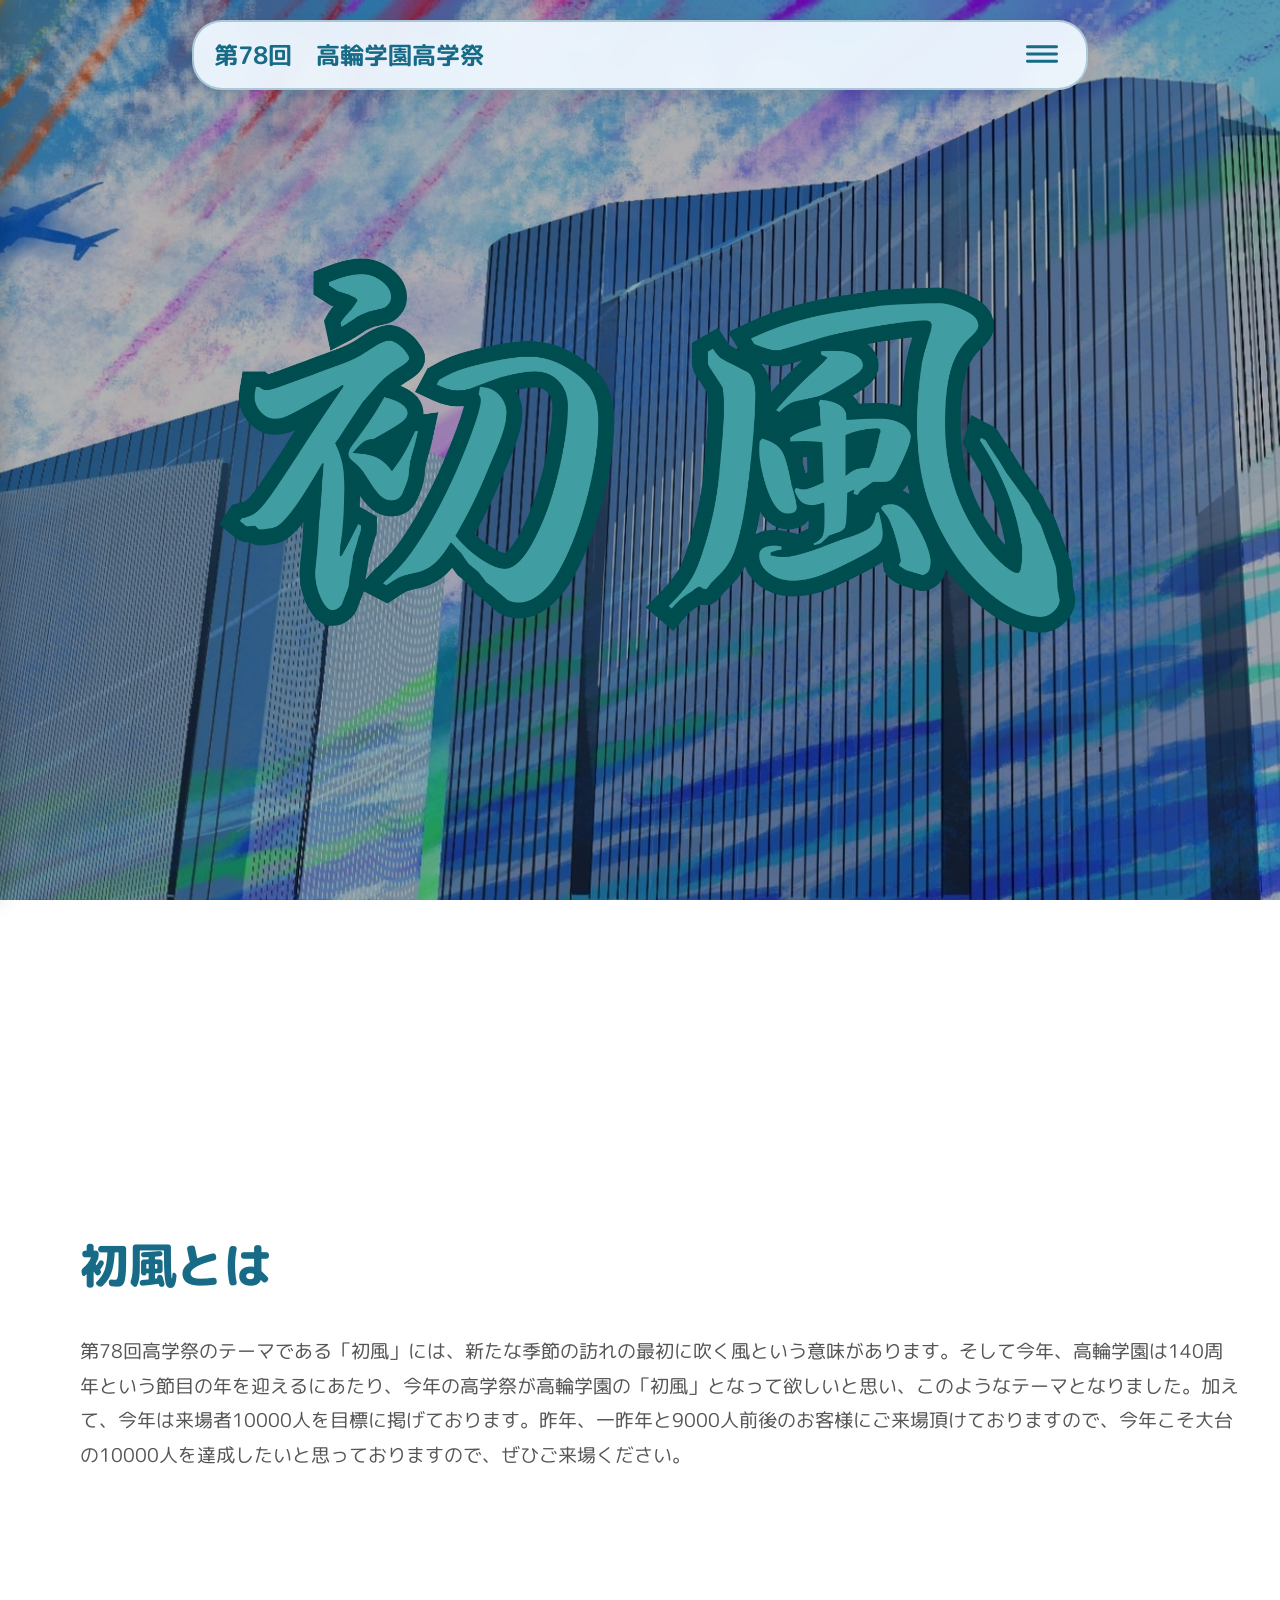
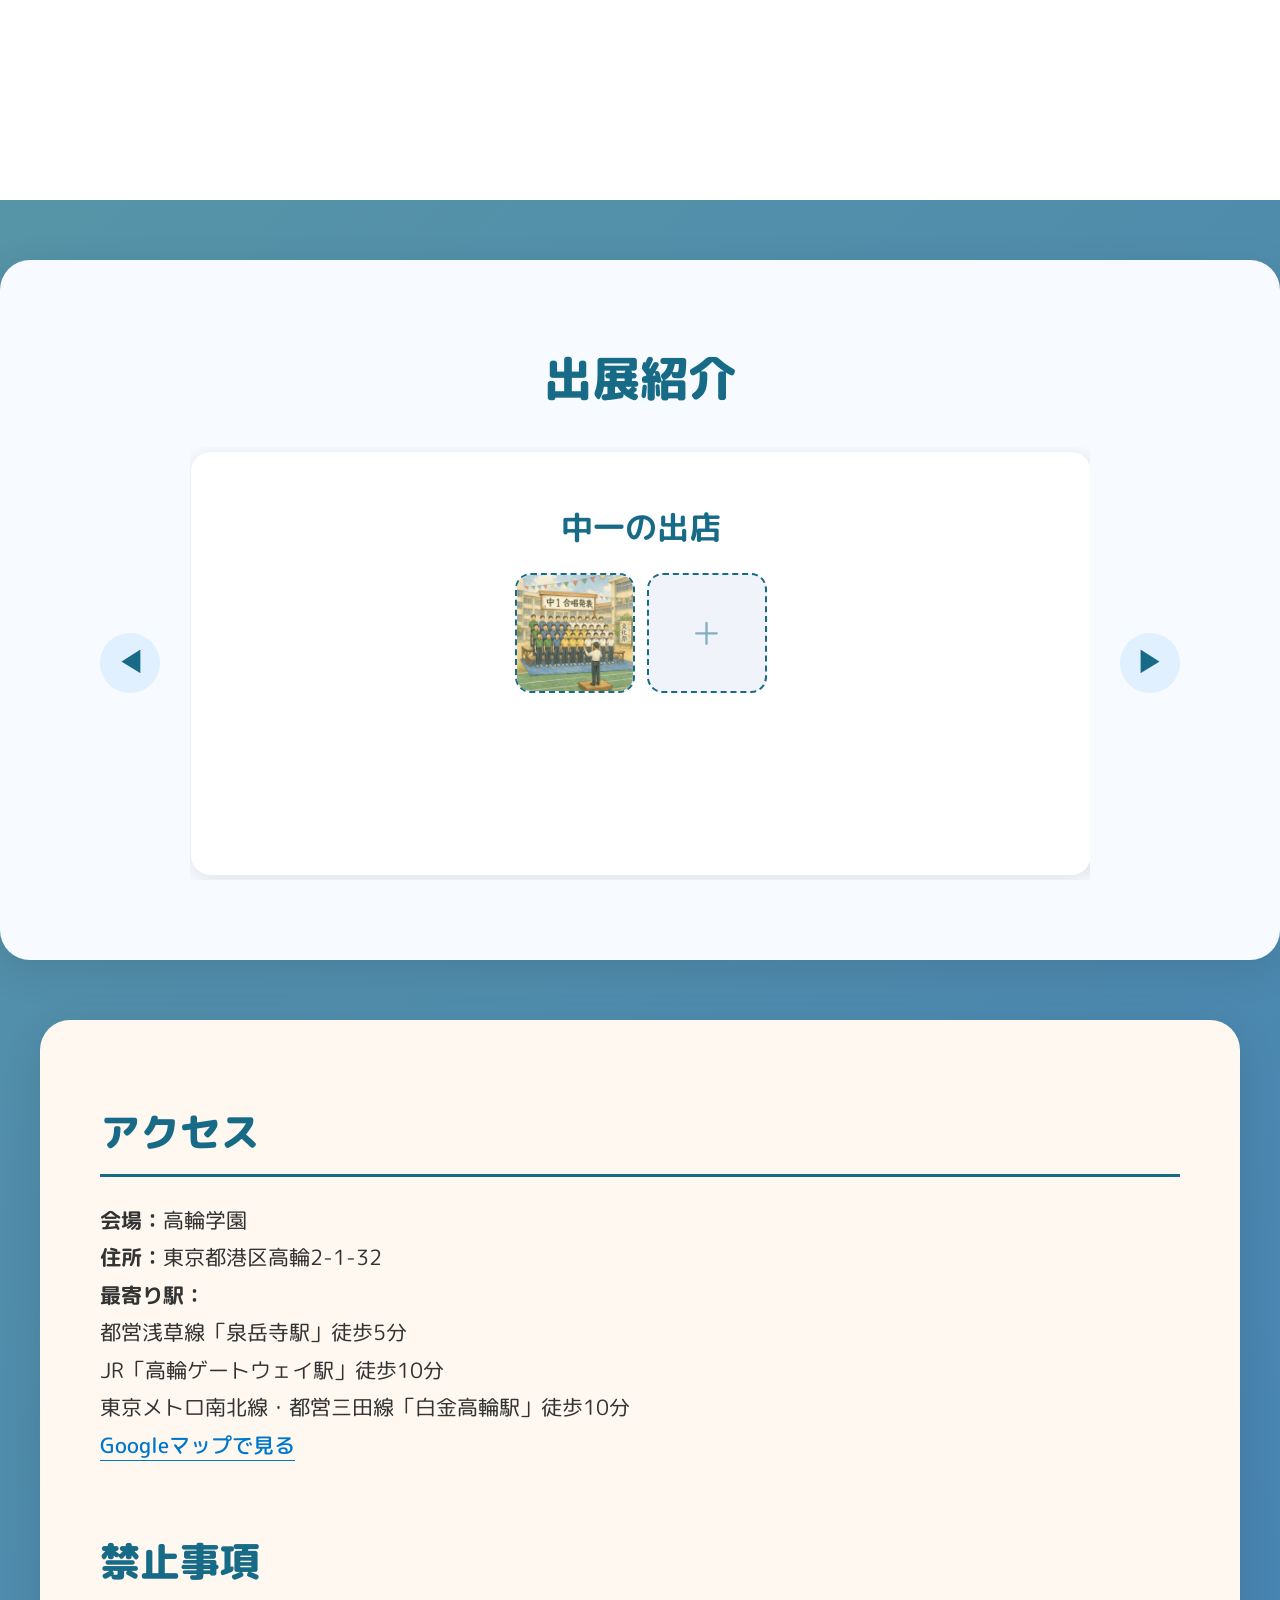
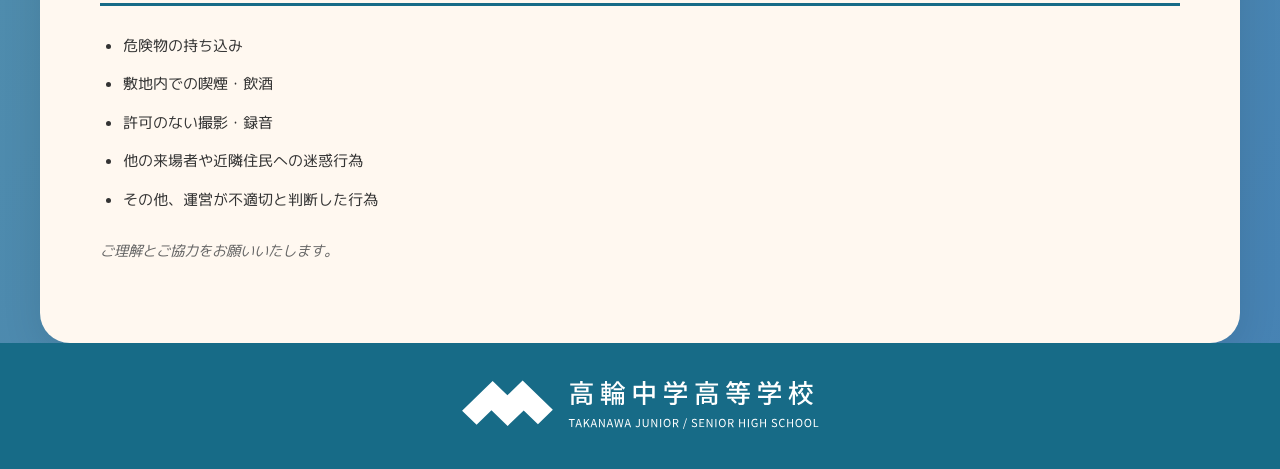
==== commit c5fcde14: "Update index.html" ====
--- a/index.html
+++ b/index.html
@@ -586,7 +586,19 @@
             align-items: center;
             justify-content: center;
             position: relative;
-        }
+            overflow: hidden;
+        /* 写真拡大用アニメーション */
+        transition: box-shadow 0.3s;
+    }
+    .booth-photo-frame img {
+        transition: transform 0.3s cubic-bezier(.4,2,.3,1);
+    }
+    .booth-photo-frame:hover img {
+        transform: scale(1.5);
+        z-index: 2;
+        box-shadow: 0 8px 32px rgba(23,107,135,0.18);
+    }
+        
         .booth-photo-placeholder {
             font-size: 2.2rem;
             color: #176b87;
@@ -657,121 +669,311 @@
                 <div class="booth-slide-item" id="0">
                     <h3>中一の出店</h3>
                     <div class="booth-photo-list">
-                        <div class="booth-photo-frame"><span class="booth-photo-placeholder">＋</span></div>
-                        <div class="booth-photo-frame"><span class="booth-photo-placeholder">＋</span></div>
-                        <div class="booth-photo-frame"><span class="booth-photo-placeholder">＋</span></div>
-                        <div class="booth-photo-frame"><span class="booth-photo-placeholder">＋</span></div>
-                        <div class="booth-photo-frame"><span class="booth-photo-placeholder">＋</span></div>
-                        <div class="booth-photo-frame"><span class="booth-photo-placeholder">＋</span></div>
+                        <div class="booth-photo-frame" style="position:relative;cursor:pointer;" onclick="showSlideModal('<img src=\'画像/A refined and high-quality illustration for a junior high school boys_ choir performance during a sc - 柳澤佑乃輔.jpeg\' alt=\'中一合唱イラスト\' style=\'width:100%;height:auto;max-width:100%;border-radius:18px;display:block;margin:auto;\'><div style=\'text-align:center;margin-top:12px;font-size:1.1rem;color:#176b87;font-weight:700;\'>中一合唱発表</div>')">
+                            <img src="画像/A refined and high-quality illustration for a junior high school boys_ choir performance during a sc - 柳澤佑乃輔.jpeg" alt="中一合唱イラスト" style="width:100%;height:100%;object-fit:cover;border-radius:12px;" loading="lazy">
+                        </div>
                         <div class="booth-photo-frame"><span class="booth-photo-placeholder">＋</span></div>
                     </div>
                 </div>
                 <div class="booth-slide-item" id="1">
                     <h3>中二の出店</h3>
                     <div class="booth-photo-list">
-                        <div class="booth-photo-frame"><span class="booth-photo-placeholder">＋</span></div>
-                        <div class="booth-photo-frame"><span class="booth-photo-placeholder">＋</span></div>
-                        <div class="booth-photo-frame"><span class="booth-photo-placeholder">＋</span></div>
-                        <div class="booth-photo-frame"><span class="booth-photo-placeholder">＋</span></div>
-                        <div class="booth-photo-frame"><span class="booth-photo-placeholder">＋</span></div>
-                        <div class="booth-photo-frame"><span class="booth-photo-placeholder">＋</span></div>
-                        <div class="booth-photo-frame"><span class="booth-photo-placeholder">＋</span></div>
+                        <div class="booth-photo-frame" style="position:relative;cursor:pointer;" onclick="showSlideModal('<img src=\'画像/20250723091536_00001 - 髙橋長久.jpg\' alt=\'A組\' style=\'width:100%;height:auto;max-width:100%;border-radius:18px;display:block;margin:auto;\'><div style=\'text-align:center;margin-top:12px;font-size:1.1rem;color:#176b87;font-weight:700;\'>A組</div>')">
+                            <img src="画像/20250723091536_00001 - 髙橋長久.jpg" alt="A組" style="width:100%;height:100%;object-fit:cover;border-radius:12px;" loading="lazy">
+                            <span style="position:absolute;left:0;bottom:-22px;width:100%;text-align:center;font-size:0.95rem;color:#176b87;font-weight:600;">A組</span>
+                        </div>
+                        <div class="booth-photo-frame" style="position:relative;cursor:pointer;" onclick="showSlideModal('<embed src=\'画像/高学祭アイコン - 石井 洋志.pdf\' type=\'application/pdf\' width=\'100%\' height=\'400px\'><div style=\'text-align:center;margin-top:12px;font-size:1.1rem;color:#176b87;font-weight:700;\'>B組</div>')">
+                            <img src="画像/Screenshot 2025-09-27 at 3.06.36.png" alt="B組 PDF" style="width:60%;height:60%;object-fit:contain;border-radius:12px;display:block;margin:auto;" loading="lazy">
+                            <span style="position:absolute;left:0;bottom:-22px;width:100%;text-align:center;font-size:0.95rem;color:#176b87;font-weight:600;">B組</span>
+                        </div>
+                        <div class="booth-photo-frame" style="position:relative;cursor:pointer;" onclick="showSlideModal('<img src=\'画像/2-Cアフリカ出展 - 大野哲司.jpg\' alt=\'C組\' style=\'width:100%;height:auto;max-width:100%;border-radius:18px;display:block;margin:auto;\'><div style=\'text-align:center;margin-top:12px;font-size:1.1rem;color:#176b87;font-weight:700;\'>C組</div>')">
+                            <img src="画像/2-Cアフリカ出展 - 大野哲司.jpg" alt="C組" style="width:100%;height:100%;object-fit:cover;border-radius:12px;" loading="lazy">
+                            <span style="position:absolute;left:0;bottom:-22px;width:100%;text-align:center;font-size:0.95rem;color:#176b87;font-weight:600;">C組</span>
+                        </div>
+                        <div class="booth-photo-frame" style="position:relative;cursor:pointer;" onclick="showSlideModal('<img src=\'画像/中二D　TAKANAWA EXPO2025 北アメリカ - 北爪美帆.png\' alt=\'D組\' style=\'width:100%;height:auto;max-width:100%;border-radius:18px;display:block;margin:auto;\'><div style=\'text-align:center;margin-top:12px;font-size:1.1rem;color:#176b87;font-weight:700;\'>D組</div>')">
+                            <img src="画像/中二D　TAKANAWA EXPO2025 北アメリカ - 北爪美帆.png" alt="D組" style="width:100%;height:100%;object-fit:cover;border-radius:12px;" loading="lazy">
+                            <span style="position:absolute;left:0;bottom:-22px;width:100%;text-align:center;font-size:0.95rem;color:#176b87;font-weight:600;">D組</span>
+                        </div>
+                        <div class="booth-photo-frame" style="position:relative;cursor:pointer;" onclick="showSlideModal('<img src=\'画像/中二E高学祭パンフレット画像 - 上西銀河.jpg\' alt=\'E組\' style=\'width:100%;height:auto;max-width:100%;border-radius:18px;display:block;margin:auto;\'><div style=\'text-align:center;margin-top:12px;font-size:1.1rem;color:#176b87;font-weight:700;\'>E組</div>')">
+                            <img src="画像/中二E高学祭パンフレット画像 - 上西銀河.jpg" alt="E組" style="width:100%;height:100%;object-fit:cover;border-radius:12px;" loading="lazy">
+                            <span style="position:absolute;left:0;bottom:-22px;width:100%;text-align:center;font-size:0.95rem;color:#176b87;font-weight:600;">E組</span>
+                        </div>
+                        <div class="booth-photo-frame" style="position:relative;cursor:pointer;" onclick="showSlideModal('<embed src=\'画像/文化祭の絵 - 青山知喜.pdf\' type=\'application/pdf\' width=\'100%\' height=\'400px\'><div style=\'text-align:center;margin-top:12px;font-size:1.1rem;color:#176b87;font-weight:700;\'>F組</div>')">
+                            <img src="画像/Screenshot 2025-09-27 at 3.08.29.png" alt="F組 PDF" style="width:60%;height:60%;object-fit:contain;border-radius:12px;display:block;margin:auto;" loading="lazy">
+                            <span style="position:absolute;left:0;bottom:-22px;width:100%;text-align:center;font-size:0.95rem;color:#176b87;font-weight:600;">F組</span>
+                        </div>
+                        <div class="booth-photo-frame" style="position:relative;cursor:pointer;" onclick="showSlideModal('<img src=\'画像/アイコン（廊下装飾） - 吉岡裕幸.jpg\' alt=\'合同\' style=\'width:100%;height:auto;max-width:100%;border-radius:18px;display:block;margin:auto;\'><div style=\'text-align:center;margin-top:12px;font-size:1.1rem;color:#176b87;font-weight:700;\'>合同</div>')">
+                            <img src="画像/アイコン（廊下装飾） - 吉岡裕幸.jpg" alt="合同" style="width:100%;height:100%;object-fit:cover;border-radius:12px;" loading="lazy">
+                            <span style="position:absolute;left:0;bottom:-22px;width:100%;text-align:center;font-size:0.95rem;color:#176b87;font-weight:600;">合同</span>
+                        </div>
                     </div>
                 </div>
                 <div class="booth-slide-item" id="2">
                     <h3>中三の出店</h3>
                     <div class="booth-photo-list">
-                        <div class="booth-photo-frame"><span class="booth-photo-placeholder">＋</span></div>
-                        <div class="booth-photo-frame"><span class="booth-photo-placeholder">＋</span></div>
-                        <div class="booth-photo-frame"><span class="booth-photo-placeholder">＋</span></div>
-                        <div class="booth-photo-frame"><span class="booth-photo-placeholder">＋</span></div>
-                        <div class="booth-photo-frame"><span class="booth-photo-placeholder">＋</span></div>
-                        <div class="booth-photo-frame"><span class="booth-photo-placeholder">＋</span></div>
-                        <div class="booth-photo-frame"><span class="booth-photo-placeholder">＋</span></div>
+                        <div class="booth-photo-frame" style="position:relative;cursor:pointer;" onclick="showSlideModal('<img src=\'画像/０９８０ - 白ヌリ.png\' alt=\'中三合同\' style=\'width:100%;height:auto;max-width:100%;border-radius:18px;display:block;margin:auto;\'><div style=\'text-align:center;margin-top:12px;font-size:1.1rem;color:#176b87;font-weight:700;\'>中三合同</div>')">
+                            <img src="画像/０９８０ - 白ヌリ.png" alt="中三合同" style="width:100%;height:100%;object-fit:cover;border-radius:12px;" loading="lazy">
+                            <span style="position:absolute;left:0;bottom:-22px;width:100%;text-align:center;font-size:0.95rem;color:#176b87;font-weight:600;">中三合同</span>
+                        </div>
+                        <div class="booth-photo-frame" style="position:relative;cursor:pointer;" onclick="showSlideModal('<img src=\'画像/エイサーパンフレット画像 - 福田健太郎.jpg\' alt=\'中三合同\' style=\'width:100%;height:auto;max-width:100%;border-radius:18px;display:block;margin:auto;\'><div style=\'text-align:center;margin-top:12px;font-size:1.1rem;color:#176b87;font-weight:700;\'>中三合同</div>')">
+                            <img src="画像/エイサーパンフレット画像 - 福田健太郎.jpg" alt="中三合同" style="width:100%;height:100%;object-fit:cover;border-radius:12px;" loading="lazy">
+                            <span style="position:absolute;left:0;bottom:-22px;width:100%;text-align:center;font-size:0.95rem;color:#176b87;font-weight:600;">中三合同</span>
+                        </div>
+                        <div class="booth-photo-frame" style="position:relative;cursor:pointer;" onclick="showSlideModal('<img src=\'画像/さかえバーガー - 吉倉聡.png\' alt=\'中三合同\' style=\'width:100%;height:auto;max-width:100%;border-radius:18px;display:block;margin:auto;\'><div style=\'text-align:center;margin-top:12px;font-size:1.1rem;color:#176b87;font-weight:700;\'>中三合同</div>')">
+                            <img src="画像/さかえバーガー - 吉倉聡.png" alt="中三合同" style="width:100%;height:100%;object-fit:cover;border-radius:12px;" loading="lazy">
+                            <span style="position:absolute;left:0;bottom:-22px;width:100%;text-align:center;font-size:0.95rem;color:#176b87;font-weight:600;">中三合同</span>
+                        </div>
+                        <div class="booth-photo-frame" style="position:relative;cursor:pointer;" onclick="showSlideModal('<img src=\'画像/シーサーゴーランド - 塩見大介.png\' alt=\'中三合同\' style=\'width:100%;height:auto;max-width:100%;border-radius:18px;display:block;margin:auto;\'><div style=\'text-align:center;margin-top:12px;font-size:1.1rem;color:#176b87;font-weight:700;\'>中三合同</div>')">
+                            <img src="画像/シーサーゴーランド - 塩見大介.png" alt="中三合同" style="width:100%;height:100%;object-fit:cover;border-radius:12px;" loading="lazy">
+                            <span style="position:absolute;left:0;bottom:-22px;width:100%;text-align:center;font-size:0.95rem;color:#176b87;font-weight:600;">中三合同</span>
+                        </div>
+                        <div class="booth-photo-frame" style="position:relative;cursor:pointer;" onclick="showSlideModal('<img src=\'画像/スクリーンショット 2025-06-21 135818 - 宮路悠都(1).png\' alt=\'中三合同\' style=\'width:100%;height:auto;max-width:100%;border-radius:18px;display:block;margin:auto;\'><div style=\'text-align:center;margin-top:12px;font-size:1.1rem;color:#176b87;font-weight:700;\'>中三合同</div>')">
+                            <img src="画像/スクリーンショット 2025-06-21 135818 - 宮路悠都(1).png" alt="中三合同" style="width:100%;height:100%;object-fit:cover;border-radius:12px;" loading="lazy">
+                            <span style="position:absolute;left:0;bottom:-22px;width:100%;text-align:center;font-size:0.95rem;color:#176b87;font-weight:600;">中三合同</span>
+                        </div>
+                        <div class="booth-photo-frame" style="position:relative;cursor:pointer;" onclick="showSlideModal('<img src=\'画像/Screenshot 2025-09-27 at 3.14.03.png\' alt=\'中三合同\' style=\'width:100%;height:auto;max-width:100%;border-radius:18px;display:block;margin:auto;\'><div style=\'text-align:center;margin-top:12px;font-size:1.1rem;color:#176b87;font-weight:700;\'>中三合同</div>')">
+                            <img src="画像/Screenshot 2025-09-27 at 3.14.03.png" alt="中三合同" style="width:100%;height:100%;object-fit:cover;border-radius:12px;" loading="lazy">
+                            <span style="position:absolute;left:0;bottom:-22px;width:100%;text-align:center;font-size:0.95rem;color:#176b87;font-weight:600;">中三合同</span>
+                        </div>
+                        <div class="booth-photo-frame" style="position:relative;cursor:pointer;" onclick="showSlideModal('<img src=\'画像/Screenshot 2025-09-27 at 3.14.27.png\' alt=\'中三合同\' style=\'width:100%;height:auto;max-width:100%;border-radius:18px;display:block;margin:auto;\'><div style=\'text-align:center;margin-top:12px;font-size:1.1rem;color:#176b87;font-weight:700;\'>中三合同</div>')">
+                            <img src="画像/Screenshot 2025-09-27 at 3.14.27.png" alt="中三合同" style="width:100%;height:100%;object-fit:cover;border-radius:12px;" loading="lazy">
+                            <span style="position:absolute;left:0;bottom:-22px;width:100%;text-align:center;font-size:0.95rem;color:#176b87;font-weight:600;">中三合同</span>
+                        </div>
                     </div>
                 </div>
                 <div class="booth-slide-item" id="3">
                     <h3>高一の出店</h3>
                     <div class="booth-photo-list">
-                        <div class="booth-photo-frame"><span class="booth-photo-placeholder">＋</span></div>
-                        <div class="booth-photo-frame"><span class="booth-photo-placeholder">＋</span></div>
-                        <div class="booth-photo-frame"><span class="booth-photo-placeholder">＋</span></div>
-                        <div class="booth-photo-frame"><span class="booth-photo-placeholder">＋</span></div>
-                        <div class="booth-photo-frame"><span class="booth-photo-placeholder">＋</span></div>
-                        <div class="booth-photo-frame"><span class="booth-photo-placeholder">＋</span></div>
-                        <div class="booth-photo-frame"><span class="booth-photo-placeholder">＋</span></div>
+                        <div class="booth-photo-frame" style="position:relative;cursor:pointer;" onclick="showSlideModal('<img src=\'画像/Screenshot 2025-09-27 at 3.17.38.png\' alt=\'高一合同\' style=\'width:100%;height:auto;max-width:100%;border-radius:18px;display:block;margin:auto;\'><div style=\'text-align:center;margin-top:12px;font-size:1.1rem;color:#176b87;font-weight:700;\'>高一合同</div>')">
+                            <img src="画像/Screenshot 2025-09-27 at 3.17.38.png" alt="高一合同" style="width:100%;height:100%;object-fit:cover;border-radius:12px;" loading="lazy">
+                            <span style="position:absolute;left:0;bottom:-22px;width:100%;text-align:center;font-size:0.95rem;color:#176b87;font-weight:600;">高一合同</span>
+                        </div>
+                        <div class="booth-photo-frame" style="position:relative;cursor:pointer;" onclick="showSlideModal('<img src=\'画像/ジェットコースター画像 - 菊川崇一.png\' alt=\'高一合同\' style=\'width:100%;height:auto;max-width:100%;border-radius:18px;display:block;margin:auto;\'><div style=\'text-align:center;margin-top:12px;font-size:1.1rem;color:#176b87;font-weight:700;\'>高一合同</div>')">
+                            <img src="画像/ジェットコースター画像 - 菊川崇一.png" alt="高一合同" style="width:100%;height:100%;object-fit:cover;border-radius:12px;" loading="lazy">
+                            <span style="position:absolute;left:0;bottom:-22px;width:100%;text-align:center;font-size:0.95rem;color:#176b87;font-weight:600;">高一合同</span>
+                        </div>
+                        <div class="booth-photo-frame" style="position:relative;cursor:pointer;" onclick="showSlideModal('<img src=\'画像/WIN_20250621_13_04_05_Scan - The Freelancer.jpg\' alt=\'高一合同\' style=\'width:100%;height:auto;max-width:100%;border-radius:18px;display:block;margin:auto;\'><div style=\'text-align:center;margin-top:12px;font-size:1.1rem;color:#176b87;font-weight:700;\'>高一合同</div>')">
+                            <img src="画像/WIN_20250621_13_04_05_Scan - The Freelancer.jpg" alt="高一合同" style="width:100%;height:100%;object-fit:cover;border-radius:12px;" loading="lazy">
+                            <span style="position:absolute;left:0;bottom:-22px;width:100%;text-align:center;font-size:0.95rem;color:#176b87;font-weight:600;">高一合同</span>
+                        </div>
+                        <div class="booth-photo-frame" style="position:relative;cursor:pointer;" onclick="showSlideModal('<img src=\'画像/IMG_4988 - 矢澤祥真.jpeg\' alt=\'高一合同\' style=\'width:100%;height:auto;max-width:100%;border-radius:18px;display:block;margin:auto;\'><div style=\'text-align:center;margin-top:12px;font-size:1.1rem;color:#176b87;font-weight:700;\'>高一合同</div>')">
+                            <img src="画像/IMG_4988 - 矢澤祥真.jpeg" alt="高一合同" style="width:100%;height:100%;object-fit:cover;border-radius:12px;" loading="lazy">
+                            <span style="position:absolute;left:0;bottom:-22px;width:100%;text-align:center;font-size:0.95rem;color:#176b87;font-weight:600;">高一合同</span>
+                        </div>
+                        <div class="booth-photo-frame" style="position:relative;cursor:pointer;" onclick="showSlideModal('<img src=\'画像/te-o-futte-iru-hottodoggu-no-irasuto - 森本彩乃.jpg\' alt=\'高一合同\' style=\'width:100%;height:auto;max-width:100%;border-radius:18px;display:block;margin:auto;\'><div style=\'text-align:center;margin-top:12px;font-size:1.1rem;color:#176b87;font-weight:700;\'>高一合同</div>')">
+                            <img src="画像/te-o-futte-iru-hottodoggu-no-irasuto - 森本彩乃.jpg" alt="高一合同" style="width:100%;height:100%;object-fit:cover;border-radius:12px;" loading="lazy">
+                            <span style="position:absolute;left:0;bottom:-22px;width:100%;text-align:center;font-size:0.95rem;color:#176b87;font-weight:600;">高一合同</span>
+                        </div>
                     </div>
                 </div>
                 <div class="booth-slide-item" id="4">
                     <h3>高二の出店</h3>
                     <div class="booth-photo-list">
-                        <div class="booth-photo-frame"><span class="booth-photo-placeholder">＋</span></div>
-                        <div class="booth-photo-frame"><span class="booth-photo-placeholder">＋</span></div>
-                        <div class="booth-photo-frame"><span class="booth-photo-placeholder">＋</span></div>
-                        <div class="booth-photo-frame"><span class="booth-photo-placeholder">＋</span></div>
-                        <div class="booth-photo-frame"><span class="booth-photo-placeholder">＋</span></div>
-                        <div class="booth-photo-frame"><span class="booth-photo-placeholder">＋</span></div>
-                        <div class="booth-photo-frame"><span class="booth-photo-placeholder">＋</span></div>
+                        <div class="booth-photo-frame" style="position:relative;cursor:pointer;" onclick="showSlideModal('<img src=\'画像/IMG_6160 - 谷口航基.jpeg\' alt=\'高二合同\' style=\'width:100%;height:auto;max-width:100%;border-radius:18px;display:block;margin:auto;\'><div style=\'text-align:center;margin-top:12px;font-size:1.1rem;color:#176b87;font-weight:700;\'>高二合同</div>')">
+                            <img src="画像/IMG_6160 - 谷口航基.jpeg" alt="高二合同" style="width:100%;height:100%;object-fit:cover;border-radius:12px;" loading="lazy">
+                            <span style="position:absolute;left:0;bottom:-22px;width:100%;text-align:center;font-size:0.95rem;color:#176b87;font-weight:600;">高二合同</span>
+                        </div>
+                        <div class="booth-photo-frame" style="position:relative;cursor:pointer;" onclick="showSlideModal('<img src=\'画像/IMG_1903 - 小澤悠.jpeg\' alt=\'高二合同\' style=\'width:100%;height:auto;max-width:100%;border-radius:18px;display:block;margin:auto;\'><div style=\'text-align:center;margin-top:12px;font-size:1.1rem;color:#176b87;font-weight:700;\'>高二合同</div>')">
+                            <img src="画像/IMG_1903 - 小澤悠.jpeg" alt="高二合同" style="width:100%;height:100%;object-fit:cover;border-radius:12px;" loading="lazy">
+                            <span style="position:absolute;left:0;bottom:-22px;width:100%;text-align:center;font-size:0.95rem;color:#176b87;font-weight:600;">高二合同</span>
+                        </div>
+                        <div class="booth-photo-frame" style="position:relative;cursor:pointer;" onclick="showSlideModal('<img src=\'画像/IMG_1237 - 烏野太路.JPG\' alt=\'高二合同\' style=\'width:100%;height:auto;max-width:100%;border-radius:18px;display:block;margin:auto;\'><div style=\'text-align:center;margin-top:12px;font-size:1.1rem;color:#176b87;font-weight:700;\'>高二合同</div>')">
+                            <img src="画像/IMG_1237 - 烏野太路.JPG" alt="高二合同" style="width:100%;height:100%;object-fit:cover;border-radius:12px;" loading="lazy">
+                            <span style="position:absolute;left:0;bottom:-22px;width:100%;text-align:center;font-size:0.95rem;color:#176b87;font-weight:600;">高二合同</span>
+                        </div>
+                        <div class="booth-photo-frame" style="position:relative;cursor:pointer;" onclick="showSlideModal('<img src=\'画像/Screenshot 2025-09-27 at 3.27.44.png\' alt=\'高二合同\' style=\'width:100%;height:auto;max-width:100%;border-radius:18px;display:block;margin:auto;\'><div style=\'text-align:center;margin-top:12px;font-size:1.1rem;color:#176b87;font-weight:700;\'>高二合同</div>')">
+                            <img src="画像/Screenshot 2025-09-27 at 3.27.44.png" alt="高二合同" style="width:100%;height:100%;object-fit:cover;border-radius:12px;" loading="lazy">
+                            <span style="position:absolute;left:0;bottom:-22px;width:100%;text-align:center;font-size:0.95rem;color:#176b87;font-weight:600;">高二合同</span>
+                        </div>
+                        <div class="booth-photo-frame" style="position:relative;cursor:pointer;" onclick="showSlideModal('<img src=\'画像/S__31866883 - 平川司.jpg\' alt=\'高二合同\' style=\'width:100%;height:auto;max-width:100%;border-radius:18px;display:block;margin:auto;\'><div style=\'text-align:center;margin-top:12px;font-size:1.1rem;color:#176b87;font-weight:700;\'>高二合同</div>')">
+                            <img src="画像/S__31866883 - 平川司.jpg" alt="高二合同" style="width:100%;height:100%;object-fit:cover;border-radius:12px;" loading="lazy">
+                            <span style="position:absolute;left:0;bottom:-22px;width:100%;text-align:center;font-size:0.95rem;color:#176b87;font-weight:600;">高二合同</span>
+                        </div>
+                        <div class="booth-photo-frame" style="position:relative;cursor:pointer;" onclick="showSlideModal('<img src=\'画像/IMG_9322 - 大喜田悠真.jpeg\' alt=\'高二合同\' style=\'width:100%;height:auto;max-width:100%;border-radius:18px;display:block;margin:auto;\'><div style=\'text-align:center;margin-top:12px;font-size:1.1rem;color:#176b87;font-weight:700;\'>高二合同</div>')">
+                            <img src="画像/IMG_9322 - 大喜田悠真.jpeg" alt="高二合同" style="width:100%;height:100%;object-fit:cover;border-radius:12px;" loading="lazy">
+                            <span style="position:absolute;left:0;bottom:-22px;width:100%;text-align:center;font-size:0.95rem;color:#176b87;font-weight:600;">高二合同</span>
+                        </div>
+                        <div class="booth-photo-frame" style="position:relative;cursor:pointer;" onclick="showSlideModal('<img src=\'画像/PXL_20250911_081756150 - 齋藤蒼太.jpg\' alt=\'高二合同\' style=\'width:100%;height:auto;max-width:100%;border-radius:18px;display:block;margin:auto;\'><div style=\'text-align:center;margin-top:12px;font-size:1.1rem;color:#176b87;font-weight:700;\'>高二合同</div>')">
+                            <img src="画像/PXL_20250911_081756150 - 齋藤蒼太.jpg" alt="高二合同" style="width:100%;height:100%;object-fit:cover;border-radius:12px;" loading="lazy">
+                            <span style="position:absolute;left:0;bottom:-22px;width:100%;text-align:center;font-size:0.95rem;color:#176b87;font-weight:600;">高二合同</span>
+                        </div>
                     </div>
                 </div>
                 <div class="booth-slide-item" id="5">
                     <h3>運動部</h3>
                     <div class="booth-photo-list">
-                        <div class="booth-photo-frame"><span class="booth-photo-placeholder">＋</span></div>
-                        <div class="booth-photo-frame"><span class="booth-photo-placeholder">＋</span></div>
-                        <div class="booth-photo-frame"><span class="booth-photo-placeholder">＋</span></div>
-                        <div class="booth-photo-frame"><span class="booth-photo-placeholder">＋</span></div>
-                        <div class="booth-photo-frame"><span class="booth-photo-placeholder">＋</span></div>
-                        <div class="booth-photo-frame"><span class="booth-photo-placeholder">＋</span></div>
-                        <div class="booth-photo-frame"><span class="booth-photo-placeholder">＋</span></div>
+                        <div class="booth-photo-frame" style="position:relative;cursor:pointer;" onclick="showSlideModal('<img src=\'画像/剣道 - 後藤光翔.webp\' alt=\'剣道部\' style=\'width:100%;height:auto;max-width:100%;border-radius:18px;display:block;margin:auto;\'><div style=\'text-align:center;margin-top:12px;font-size:1.1rem;color:#176b87;font-weight:700;\'>剣道部</div>')">
+                            <img src="画像/剣道 - 後藤光翔.webp" alt="剣道部" style="width:100%;height:100%;object-fit:cover;border-radius:12px;" loading="lazy">
+                            <span style="position:absolute;left:0;bottom:-22px;width:100%;text-align:center;font-size:0.95rem;color:#176b87;font-weight:600;">剣道部</span>
+                        </div>
+                        <div class="booth-photo-frame" style="position:relative;cursor:pointer;" onclick="showSlideModal('<img src=\'画像/OIP - 高橋理玖.webp\' alt=\'バド部\' style=\'width:100%;height:auto;max-width:100%;border-radius:18px;display:block;margin:auto;\'><div style=\'text-align:center;margin-top:12px;font-size:1.1rem;color:#176b87;font-weight:700;\'>バド部</div>')">
+                            <img src="画像/OIP - 高橋理玖.webp" alt="バド部" style="width:100%;height:100%;object-fit:cover;border-radius:12px;" loading="lazy">
+                            <span style="position:absolute;left:0;bottom:-22px;width:100%;text-align:center;font-size:0.95rem;color:#176b87;font-weight:600;">バド部</span>
+                        </div>
+                        <div class="booth-photo-frame" style="position:relative;cursor:pointer;" onclick="showSlideModal('<img src=\'画像/IMG_6937 - 浅山卓哉(1).jpeg\' alt=\'バレー部\' style=\'width:100%;height:auto;max-width:100%;border-radius:18px;display:block;margin:auto;\'><div style=\'text-align:center;margin-top:12px;font-size:1.1rem;color:#176b87;font-weight:700;\'>バレー部</div>')">
+                            <img src="画像/IMG_6937 - 浅山卓哉(1).jpeg" alt="バレー部" style="width:100%;height:100%;object-fit:cover;border-radius:12px;" loading="lazy">
+                            <span style="position:absolute;left:0;bottom:-22px;width:100%;text-align:center;font-size:0.95rem;color:#176b87;font-weight:600;">バレー部</span>
+                        </div>
+                        <div class="booth-photo-frame" style="position:relative;cursor:pointer;" onclick="showSlideModal('<img src=\'画像/IMG_2160 - kentaro fukuda.jpeg\' alt=\'ゴルフ部\' style=\'width:100%;height:auto;max-width:100%;border-radius:18px;display:block;margin:auto;\'><div style=\'text-align:center;margin-top:12px;font-size:1.1rem;color:#176b87;font-weight:700;\'>ゴルフ部</div>')">
+                            <img src="画像/IMG_2160 - kentaro fukuda.jpeg" alt="ゴルフ部" style="width:100%;height:100%;object-fit:cover;border-radius:12px;" loading="lazy">
+                            <span style="position:absolute;left:0;bottom:-22px;width:100%;text-align:center;font-size:0.95rem;color:#176b87;font-weight:600;">ゴルフ部</span>
+                        </div>
+                        <div class="booth-photo-frame" style="position:relative;cursor:pointer;" onclick="showSlideModal('<img src=\'画像/IMG_2018 - YOSUKE SATO.jpeg\' alt=\'柔道部\' style=\'width:100%;height:auto;max-width:100%;border-radius:18px;display:block;margin:auto;\'><div style=\'text-align:center;margin-top:12px;font-size:1.1rem;color:#176b87;font-weight:700;\'>柔道部</div>')">
+                            <img src="画像/IMG_2018 - YOSUKE SATO.jpeg" alt="柔道部" style="width:100%;height:100%;object-fit:cover;border-radius:12px;" loading="lazy">
+                            <span style="position:absolute;left:0;bottom:-22px;width:100%;text-align:center;font-size:0.95rem;color:#176b87;font-weight:600;">柔道部</span>
+                        </div>
+                        <div class="booth-photo-frame" style="position:relative;cursor:pointer;" onclick="showSlideModal('<img src=\'画像/20250617_161044 - 中村江里子.jpg\' alt=\'自転車同好会\' style=\'width:100%;height:auto;max-width:100%;border-radius:18px;display:block;margin:auto;\'><div style=\'text-align:center;margin-top:12px;font-size:1.1rem;color:#176b87;font-weight:700;\'>自転車同好会</div>')">
+                            <img src="画像/20250617_161044 - 中村江里子.jpg" alt="自転車同好会" style="width:100%;height:100%;object-fit:cover;border-radius:12px;" loading="lazy">
+                            <span style="position:absolute;left:0;bottom:-22px;width:100%;text-align:center;font-size:0.95rem;color:#176b87;font-weight:600;">自転車同好会</span>
+                        </div>
+                        <div class="booth-photo-frame" style="position:relative;cursor:pointer;" onclick="showSlideModal('<img src=\'画像/IMG_3116 - 小川悠輝.jpeg\' alt=\'バスケ部\' style=\'width:100%;height:auto;max-width:100%;border-radius:18px;display:block;margin:auto;\'><div style=\'text-align:center;margin-top:12px;font-size:1.1rem;color:#176b87;font-weight:700;\'>バスケ部</div>')">
+                            <img src="画像/IMG_3116 - 小川悠輝.jpeg" alt="バスケ部" style="width:100%;height:100%;object-fit:cover;border-radius:12px;" loading="lazy">
+                            <span style="position:absolute;left:0;bottom:-22px;width:100%;text-align:center;font-size:0.95rem;color:#176b87;font-weight:600;">バスケ部</span>
+                        </div>
                     </div>
                 </div>
                 <div class="booth-slide-item" id="6">
                     <h3>文化部①</h3>
                     <div class="booth-photo-list">
-                        <div class="booth-photo-frame"><span class="booth-photo-placeholder">＋</span></div>
-                        <div class="booth-photo-frame"><span class="booth-photo-placeholder">＋</span></div>
-                        <div class="booth-photo-frame"><span class="booth-photo-placeholder">＋</span></div>
-                        <div class="booth-photo-frame"><span class="booth-photo-placeholder">＋</span></div>
-                        <div class="booth-photo-frame"><span class="booth-photo-placeholder">＋</span></div>
-                        <div class="booth-photo-frame"><span class="booth-photo-placeholder">＋</span></div>
-                        <div class="booth-photo-frame"><span class="booth-photo-placeholder">＋</span></div>
+                        <div class="booth-photo-frame" style="position:relative;cursor:pointer;" onclick="showSlideModal('<img src=\'画像/スクリーンショット 2025-09-10 230819 - 柏崎優太.png\' alt=\'吹奏楽部\' style=\'width:100%;height:auto;max-width:100%;border-radius:18px;display:block;margin:auto;\'><div style=\'text-align:center;margin-top:12px;font-size:1.1rem;color:#176b87;font-weight:700;\'>吹奏楽部</div>')">
+                            <img src="画像/スクリーンショット 2025-09-10 230819 - 柏崎優太.png" alt="吹奏楽部" style="width:100%;height:100%;object-fit:cover;border-radius:12px;" loading="lazy">
+                            <span style="position:absolute;left:0;bottom:-22px;width:100%;text-align:center;font-size:0.95rem;color:#176b87;font-weight:600;">吹奏楽部</span>
+                        </div>
+                        <div class="booth-photo-frame" style="position:relative;cursor:pointer;" onclick="showSlideModal('<img src=\'画像/IMG_2297 - 藤田響.jpeg\' alt=\'模型部\' style=\'width:100%;height:auto;max-width:100%;border-radius:18px;display:block;margin:auto;\'><div style=\'text-align:center;margin-top:12px;font-size:1.1rem;color:#176b87;font-weight:700;\'>模型部</div>')">
+                            <img src="画像/IMG_2297 - 藤田響.jpeg" alt="模型部" style="width:100%;height:100%;object-fit:cover;border-radius:12px;" loading="lazy">
+                            <span style="position:absolute;left:0;bottom:-22px;width:100%;text-align:center;font-size:0.95rem;color:#176b87;font-weight:600;">模型部</span>
+                        </div>
+                        <div class="booth-photo-frame" style="position:relative;cursor:pointer;" onclick="showSlideModal('<img src=\'画像/IMG_0704 - 移川知真.JPG\' alt=\'写真部\' style=\'width:100%;height:auto;max-width:100%;border-radius:18px;display:block;margin:auto;\'><div style=\'text-align:center;margin-top:12px;font-size:1.1rem;color:#176b87;font-weight:700;\'>写真部</div>')">
+                            <img src="画像/IMG_0704 - 移川知真.JPG" alt="写真部" style="width:100%;height:100%;object-fit:cover;border-radius:12px;" loading="lazy">
+                            <span style="position:absolute;left:0;bottom:-22px;width:100%;text-align:center;font-size:0.95rem;color:#176b87;font-weight:600;">写真部</span>
+                        </div>
+                        <div class="booth-photo-frame" style="position:relative;cursor:pointer;" onclick="showSlideModal('<img src=\'画像/IMG_0268 - Super Dynamite.jpeg\' alt=\'ダンス部\' style=\'width:100%;height:auto;max-width:100%;border-radius:18px;display:block;margin:auto;\'><div style=\'text-align:center;margin-top:12px;font-size:1.1rem;color:#176b87;font-weight:700;\'>ダンス部</div>')">
+                            <img src="画像/IMG_0268 - Super Dynamite.jpeg" alt="ダンス部" style="width:100%;height:100%;object-fit:cover;border-radius:12px;" loading="lazy">
+                            <span style="position:absolute;left:0;bottom:-22px;width:100%;text-align:center;font-size:0.95rem;color:#176b87;font-weight:600;">ダンス部</span>
+                        </div>
+                        <div class="booth-photo-frame" style="position:relative;cursor:pointer;" onclick="showSlideModal('<img src=\'画像/Screenshot 2025-09-27 at 3.47.29.png\' alt=\'書道部\' style=\'width:100%;height:auto;max-width:100%;border-radius:18px;display:block;margin:auto;\'><div style=\'text-align:center;margin-top:12px;font-size:1.1rem;color:#176b87;font-weight:700;\'>書道部</div>')">
+                            <img src="画像/Screenshot 2025-09-27 at 3.47.29.png" alt="書道部" style="width:100%;height:100%;object-fit:cover;border-radius:12px;" loading="lazy">
+                            <span style="position:absolute;left:0;bottom:-22px;width:100%;text-align:center;font-size:0.95rem;color:#176b87;font-weight:600;">書道部</span>
+                        </div>
+                        <div class="booth-photo-frame" style="position:relative;cursor:pointer;" onclick="showSlideModal('<img src=\'画像/Screenshot 2025-09-27 at 3.47.51.png\' alt=\'美術部\' style=\'width:100%;height:auto;max-width:100%;border-radius:18px;display:block;margin:auto;\'><div style=\'text-align:center;margin-top:12px;font-size:1.1rem;color:#176b87;font-weight:700;\'>美術部</div>')">
+                            <img src="画像/Screenshot 2025-09-27 at 3.47.51.png" alt="美術部" style="width:100%;height:100%;object-fit:cover;border-radius:12px;" loading="lazy">
+                            <span style="position:absolute;left:0;bottom:-22px;width:100%;text-align:center;font-size:0.95rem;color:#176b87;font-weight:600;">美術部</span>
+                        </div>
+                        <div class="booth-photo-frame" style="position:relative;cursor:pointer;" onclick="showSlideModal('<img src=\'画像/1 - ゲスト.jpg\' alt=\'理科研究部\' style=\'width:100%;height:auto;max-width:100%;border-radius:18px;display:block;margin:auto;\'><div style=\'text-align:center;margin-top:12px;font-size:1.1rem;color:#176b87;font-weight:700;\'>理科研究部</div>')">
+                            <img src="画像/1 - ゲスト.jpg" alt="理科研究部" style="width:100%;height:100%;object-fit:cover;border-radius:12px;" loading="lazy">
+                            <span style="position:absolute;left:0;bottom:-22px;width:100%;text-align:center;font-size:0.95rem;color:#176b87;font-weight:600;">理科研究部</span>
+                        </div>
                     </div>
                 </div>
                 <div class="booth-slide-item" id="7">
                     <h3>文化部②</h3>
                     <div class="booth-photo-list">
-                        <div class="booth-photo-frame"><span class="booth-photo-placeholder">＋</span></div>
-                        <div class="booth-photo-frame"><span class="booth-photo-placeholder">＋</span></div>
-                        <div class="booth-photo-frame"><span class="booth-photo-placeholder">＋</span></div>
-                        <div class="booth-photo-frame"><span class="booth-photo-placeholder">＋</span></div>
-                        <div class="booth-photo-frame"><span class="booth-photo-placeholder">＋</span></div>
-                        <div class="booth-photo-frame"><span class="booth-photo-placeholder">＋</span></div>
-                        <div class="booth-photo-frame"><span class="booth-photo-placeholder">＋</span></div>
+                        <div class="booth-photo-frame" style="position:relative;cursor:pointer;" onclick="showSlideModal('<img src=\'画像/画像2 - kazu kawa.png\' alt=\'鉄道研究部\' style=\'width:100%;height:auto;max-width:100%;border-radius:18px;display:block;margin:auto;\'><div style=\'text-align:center;margin-top:12px;font-size:1.1rem;color:#176b87;font-weight:700;\'>鉄道研究部</div>')">
+                            <img src="画像/画像2 - kazu kawa.png" alt="鉄道研究部" style="width:100%;height:100%;object-fit:cover;border-radius:12px;" loading="lazy">
+                            <span style="position:absolute;left:0;bottom:-22px;width:100%;text-align:center;font-size:0.95rem;color:#176b87;font-weight:600;">鉄道研究部</span>
+                        </div>
+                        <div class="booth-photo-frame" style="position:relative;cursor:pointer;" onclick="showSlideModal('<img src=\'画像/スクリーンショット 2025-06-20 162514 - 橋本航希.png\' alt=\'天文部\' style=\'width:100%;height:auto;max-width:100%;border-radius:18px;display:block;margin:auto;\'><div style=\'text-align:center;margin-top:12px;font-size:1.1rem;color:#176b87;font-weight:700;\'>天文部</div>')">
+                            <img src="画像/スクリーンショット 2025-06-20 162514 - 橋本航希.png" alt="天文部" style="width:100%;height:100%;object-fit:cover;border-radius:12px;" loading="lazy">
+                            <span style="position:absolute;left:0;bottom:-22px;width:100%;text-align:center;font-size:0.95rem;color:#176b87;font-weight:600;">天文部</span>
+                        </div>
+                        <div class="booth-photo-frame" style="position:relative;cursor:pointer;" onclick="showSlideModal('<img src=\'画像/IMG_2743 - 中尾樹生.jpeg\' alt=\'軽音楽部\' style=\'width:100%;height:auto;max-width:100%;border-radius:18px;display:block;margin:auto;\'><div style=\'text-align:center;margin-top:12px;font-size:1.1rem;color:#176b87;font-weight:700;\'>軽音楽部</div>')">
+                            <img src="画像/IMG_2743 - 中尾樹生.jpeg" alt="軽音楽部" style="width:100%;height:100%;object-fit:cover;border-radius:12px;" loading="lazy">
+                            <span style="position:absolute;left:0;bottom:-22px;width:100%;text-align:center;font-size:0.95rem;color:#176b87;font-weight:600;">軽音楽部</span>
+                        </div>
+                        <div class="booth-photo-frame" style="position:relative;cursor:pointer;" onclick="showSlideModal('<img src=\'画像/Screenshot 2025-09-27 at 4.06.19.png\' alt=\'弦楽部\' style=\'width:100%;height:auto;max-width:100%;border-radius:18px;display:block;margin:auto;\'><div style=\'text-align:center;margin-top:12px;font-size:1.1rem;color:#176b87;font-weight:700;\'>弦楽部</div>')">
+                            <img src="画像/Screenshot 2025-09-27 at 4.06.19.png" alt="弦楽部" style="width:100%;height:100%;object-fit:cover;border-radius:12px;" loading="lazy">
+                            <span style="position:absolute;left:0;bottom:-22px;width:100%;text-align:center;font-size:0.95rem;color:#176b87;font-weight:600;">弦楽部</span>
+                        </div>
+                        <div class="booth-photo-frame" style="position:relative;cursor:pointer;" onclick="showSlideModal('<img src=\'画像/IMG_5107 - あお.jpeg\' alt=\'マルチメディア研究部\' style=\'width:100%;height:auto;max-width:100%;border-radius:18px;display:block;margin:auto;\'><div style=\'text-align:center;margin-top:12px;font-size:1.1rem;color:#176b87;font-weight:700;\'>マルチメディア研究部</div>')">
+                            <img src="画像/IMG_5107 - あお.jpeg" alt="マルチメディア研究部" style="width:100%;height:100%;object-fit:cover;border-radius:12px;" loading="lazy">
+                            <span style="position:absolute;left:0;bottom:-22px;width:100%;text-align:center;font-size:0.95rem;color:#176b87;font-weight:600;">マルチメディア研究部</span>
+                        </div>
+                        <div class="booth-photo-frame" style="position:relative;cursor:pointer;" onclick="showSlideModal('<img src=\'画像/17573146206734103665353087976515 - 渡邉高志.jpg\' alt=\'ダーツ部\' style=\'width:100%;height:auto;max-width:100%;border-radius:18px;display:block;margin:auto;\'><div style=\'text-align:center;margin-top:12px;font-size:1.1rem;color:#176b87;font-weight:700;\'>ダーツ部</div>')">
+                            <img src="画像/17573146206734103665353087976515 - 渡邉高志.jpg" alt="ダーツ部" style="width:100%;height:100%;object-fit:cover;border-radius:12px;" loading="lazy">
+                            <span style="position:absolute;left:0;bottom:-22px;width:100%;text-align:center;font-size:0.95rem;color:#176b87;font-weight:600;">ダーツ部</span>
+                        </div>
+                        <div class="booth-photo-frame" style="position:relative;cursor:pointer;" onclick="showSlideModal('<img src=\'画像/2025syougi-club学園祭アイコン - プロトアクチニウム.png\' alt=\'将棋部\' style=\'width:100%;height:auto;max-width:100%;border-radius:18px;display:block;margin:auto;\'><div style=\'text-align:center;margin-top:12px;font-size:1.1rem;color:#176b87;font-weight:700;\'>将棋部</div>')">
+                            <img src="画像/2025syougi-club学園祭アイコン - プロトアクチニウム.png" alt="将棋部" style="width:100%;height:100%;object-fit:cover;border-radius:12px;" loading="lazy">
+                            <span style="position:absolute;left:0;bottom:-22px;width:100%;text-align:center;font-size:0.95rem;color:#176b87;font-weight:600;">将棋部</span>
+                        </div>
+                        <div class="booth-photo-frame" style="position:relative;cursor:pointer;" onclick="showSlideModal('<img src=\'画像/スクリーンショット (37) - eita fujioka.png\' alt=\'社会歴史研究部\' style=\'width:100%;height:auto;max-width:100%;border-radius:18px;display:block;margin:auto;\'><div style=\'text-align:center;margin-top:12px;font-size:1.1rem;color:#176b87;font-weight:700;\'>社会歴史研究部</div>')">
+                            <img src="画像/スクリーンショット (37) - eita fujioka.png" alt="社会歴史研究部" style="width:100%;height:100%;object-fit:cover;border-radius:12px;" loading="lazy">
+                            <span style="position:absolute;left:0;bottom:-22px;width:100%;text-align:center;font-size:0.95rem;color:#176b87;font-weight:600;">社会歴史研究部</span>
+                        </div>
                     </div>
                 </div>
                 <div class="booth-slide-item" id="8">
                     <h3>同好会</h3>
                     <div class="booth-photo-list">
-                        <div class="booth-photo-frame"><span class="booth-photo-placeholder">＋</span></div>
-                        <div class="booth-photo-frame"><span class="booth-photo-placeholder">＋</span></div>
-                        <div class="booth-photo-frame"><span class="booth-photo-placeholder">＋</span></div>
-                        <div class="booth-photo-frame"><span class="booth-photo-placeholder">＋</span></div>
-                        <div class="booth-photo-frame"><span class="booth-photo-placeholder">＋</span></div>
-                        <div class="booth-photo-frame"><span class="booth-photo-placeholder">＋</span></div>
-                        <div class="booth-photo-frame"><span class="booth-photo-placeholder">＋</span></div>
+                        <div class="booth-photo-frame" style="position:relative;cursor:pointer;" onclick="showSlideModal('<img src=\'画像/図案１ - 一敬しぶや.png\' alt=\'折り紙同好会\' style=\'width:100%;height:auto;max-width:100%;border-radius:18px;display:block;margin:auto;\'><div style=\'text-align:center;margin-top:12px;font-size:1.1rem;color:#176b87;font-weight:700;\'>折り紙同好会</div>')">
+                            <img src="画像/図案１ - 一敬しぶや.png" alt="折り紙同好会" style="width:100%;height:100%;object-fit:cover;border-radius:12px;" loading="lazy">
+                            <span style="position:absolute;left:0;bottom:-22px;width:100%;text-align:center;font-size:0.95rem;color:#176b87;font-weight:600;">折り紙同好会</span>
+                        </div>
+                        <div class="booth-photo-frame" style="position:relative;cursor:pointer;" onclick="showSlideModal('<img src=\'画像/三線完成イメージ - makko m.PNG\' alt=\'三線同好会\' style=\'width:100%;height:auto;max-width:100%;border-radius:18px;display:block;margin:auto;\'><div style=\'text-align:center;margin-top:12px;font-size:1.1rem;color:#176b87;font-weight:700;\'>三線同好会</div>')">
+                            <img src="画像/三線完成イメージ - makko m.PNG" alt="三線同好会" style="width:100%;height:100%;object-fit:cover;border-radius:12px;" loading="lazy">
+                            <span style="position:absolute;left:0;bottom:-22px;width:100%;text-align:center;font-size:0.95rem;color:#176b87;font-weight:600;">三線同好会</span>
+                        </div>
+                        <div class="booth-photo-frame" style="position:relative;cursor:pointer;" onclick="showSlideModal('<img src=\'画像/スクリーンショット 2025-06-19 172417 - 清水珀翔(1).png\' alt=\'数学同好会\' style=\'width:100%;height:auto;max-width:100%;border-radius:18px;display:block;margin:auto;\'><div style=\'text-align:center;margin-top:12px;font-size:1.1rem;color:#176b87;font-weight:700;\'>数学同好会</div>')">
+                            <img src="画像/スクリーンショット 2025-06-19 172417 - 清水珀翔(1).png" alt="数学同好会" style="width:100%;height:100%;object-fit:cover;border-radius:12px;" loading="lazy">
+                            <span style="position:absolute;left:0;bottom:-22px;width:100%;text-align:center;font-size:0.95rem;color:#176b87;font-weight:600;">数学同好会</span>
+                        </div>
+                        <div class="booth-photo-frame" style="position:relative;cursor:pointer;" onclick="showSlideModal('<img src=\'画像/IMG_1151 - 太路烏野.jpeg\' alt=\'クイズ同好会\' style=\'width:100%;height:auto;max-width:100%;border-radius:18px;display:block;margin:auto;\'><div style=\'text-align:center;margin-top:12px;font-size:1.1rem;color:#176b87;font-weight:700;\'>クイズ同好会</div>')">
+                            <img src="画像/IMG_1151 - 太路烏野.jpeg" alt="クイズ同好会" style="width:100%;height:100%;object-fit:cover;border-radius:12px;" loading="lazy">
+                            <span style="position:absolute;left:0;bottom:-22px;width:100%;text-align:center;font-size:0.95rem;color:#176b87;font-weight:600;">クイズ同好会</span>
+                        </div>
+                        <div class="booth-photo-frame" style="position:relative;cursor:pointer;" onclick="showSlideModal('<img src=\'画像/240929112924208 - 青山知喜.JPG\' alt=\'マケドニア同好会\' style=\'width:100%;height:auto;max-width:100%;border-radius:18px;display:block;margin:auto;\'><div style=\'text-align:center;margin-top:12px;font-size:1.1rem;color:#176b87;font-weight:700;\'>マケドニア同好会</div>')">
+                            <img src="画像/240929112924208 - 青山知喜.JPG" alt="マケドニア同好会" style="width:100%;height:100%;object-fit:cover;border-radius:12px;" loading="lazy">
+                            <span style="position:absolute;left:0;bottom:-22px;width:100%;text-align:center;font-size:0.95rem;color:#176b87;font-weight:600;">マケドニア同好会</span>
+                        </div>
+                        <div class="booth-photo-frame" style="position:relative;cursor:pointer;" onclick="showSlideModal('<img src=\'画像/WIN_20250621_20_39_28_Pro - ノル.jpg\' alt=\'マジック部\' style=\'width:100%;height:auto;max-width:100%;border-radius:18px;display:block;margin:auto;\'><div style=\'text-align:center;margin-top:12px;font-size:1.1rem;color:#176b87;font-weight:700;\'>マジック部</div>')">
+                            <img src="画像/WIN_20250621_20_39_28_Pro - ノル.jpg" alt="マジック部" style="width:100%;height:100%;object-fit:cover;border-radius:12px;" loading="lazy">
+                            <span style="position:absolute;left:0;bottom:-22px;width:100%;text-align:center;font-size:0.95rem;color:#176b87;font-weight:600;">マジック部</span>
+                        </div>
+                        <div class="booth-photo-frame" style="position:relative;cursor:pointer;" onclick="showSlideModal('<img src=\'画像/Screenshot 2025-09-27 at 4.24.23.png\' alt=\'映画研究部\' style=\'width:100%;height:auto;max-width:100%;border-radius:18px;display:block;margin:auto;\'><div style=\'text-align:center;margin-top:12px;font-size:1.1rem;color:#176b87;font-weight:700;\'>映画研究部</div>')">
+                            <img src="画像/Screenshot 2025-09-27 at 4.24.23.png" alt="映画研究部" style="width:100%;height:100%;object-fit:cover;border-radius:12px;" loading="lazy">
+                            <span style="position:absolute;left:0;bottom:-22px;width:100%;text-align:center;font-size:0.95rem;color:#176b87;font-weight:600;">映画研究部</span>
+                        </div>
+                        <div class="booth-photo-frame" style="position:relative;cursor:pointer;" onclick="showSlideModal('<img src=\'画像/Screenshot 2025-09-27 at 4.26.18.png\' alt=\'ESS＆語学研修\' style=\'width:100%;height:auto;max-width:100%;border-radius:18px;display:block;margin:auto;\'><div style=\'text-align:center;margin-top:12px;font-size:1.1rem;color:#176b87;font-weight:700;\'>ESS＆語学研修</div>')">
+                            <img src="画像/Screenshot 2025-09-27 at 4.26.18.png" alt="ESS＆語学研修" style="width:100%;height:100%;object-fit:cover;border-radius:12px;" loading="lazy">
+                            <span style="position:absolute;left:0;bottom:-22px;width:100%;text-align:center;font-size:0.95rem;color:#176b87;font-weight:600;">ESS＆語学研修</span>
+                        </div>
                     </div>
                 </div>
                 <div class="booth-slide-item" id="9">
                     <h3>サークル（委員会）</h3>
                     <div class="booth-photo-list">
-                        <div class="booth-photo-frame"><span class="booth-photo-placeholder">＋</span></div>
-                        <div class="booth-photo-frame"><span class="booth-photo-placeholder">＋</span></div>
-                        <div class="booth-photo-frame"><span class="booth-photo-placeholder">＋</span></div>
-                        <div class="booth-photo-frame"><span class="booth-photo-placeholder">＋</span></div>
-                        <div class="booth-photo-frame"><span class="booth-photo-placeholder">＋</span></div>
-                        <div class="booth-photo-frame"><span class="booth-photo-placeholder">＋</span></div>
-                        <div class="booth-photo-frame"><span class="booth-photo-placeholder">＋</span></div>
+                        <div class="booth-photo-frame" style="position:relative;cursor:pointer;" onclick="showSlideModal('<img src=\'画像/名称未設定のデザイン - 猫猫.png\' alt=\'キャップ投げ\' style=\'width:100%;height:auto;max-width:100%;border-radius:18px;display:block;margin:auto;\'><div style=\'text-align:center;margin-top:12px;font-size:1.1rem;color:#176b87;font-weight:700;\'>キャップ投げ</div>')">
+                            <img src="画像/名称未設定のデザイン - 猫猫.png" alt="キャップ投げ" style="width:100%;height:100%;object-fit:cover;border-radius:12px;" loading="lazy">
+                            <span style="position:absolute;left:0;bottom:-22px;width:100%;text-align:center;font-size:0.95rem;color:#176b87;font-weight:600;">キャップ投げ</span>
+                        </div>
+                        <div class="booth-photo-frame" style="position:relative;cursor:pointer;" onclick="showSlideModal('<img src=\'画像/ロゴマーク(じぶんの町を良くするしくみ) - 小栗加代子.jpg\' alt=\'保健委員\' style=\'width:100%;height:auto;max-width:100%;border-radius:18px;display:block;margin:auto;\'><div style=\'text-align:center;margin-top:12px;font-size:1.1rem;color:#176b87;font-weight:700;\'>保健委員</div>')">
+                            <img src="画像/ロゴマーク(じぶんの町を良くするしくみ) - 小栗加代子.jpg" alt="保健委員" style="width:100%;height:100%;object-fit:cover;border-radius:12px;" loading="lazy">
+                            <span style="position:absolute;left:0;bottom:-22px;width:100%;text-align:center;font-size:0.95rem;color:#176b87;font-weight:600;">保健委員</span>
+                        </div>
+                        <div class="booth-photo-frame" style="position:relative;cursor:pointer;" onclick="showSlideModal('<img src=\'画像/スクリーンショット 2025-06-21 185612 - 重松昇吾.png\' alt=\'新聞サークル\' style=\'width:100%;height:auto;max-width:100%;border-radius:18px;display:block;margin:auto;\'><div style=\'text-align:center;margin-top:12px;font-size:1.1rem;color:#176b87;font-weight:700;\'>新聞サークル</div>')">
+                            <img src="画像/スクリーンショット 2025-06-21 185612 - 重松昇吾.png" alt="新聞サークル" style="width:100%;height:100%;object-fit:cover;border-radius:12px;" loading="lazy">
+                            <span style="position:absolute;left:0;bottom:-22px;width:100%;text-align:center;font-size:0.95rem;color:#176b87;font-weight:600;">新聞サークル</span>
+                        </div>
+                        <div class="booth-photo-frame" style="position:relative;cursor:pointer;" onclick="showSlideModal('<img src=\'画像/2025パンフレット画像① - 勝山保子.jpg\' alt=\'父母の会\' style=\'width:100%;height:auto;max-width:100%;border-radius:18px;display:block;margin:auto;\'><div style=\'text-align:center;margin-top:12px;font-size:1.1rem;color:#176b87;font-weight:700;\'>父母の会</div>')">
+                            <img src="画像/2025パンフレット画像① - 勝山保子.jpg" alt="父母の会" style="width:100%;height:100%;object-fit:cover;border-radius:12px;" loading="lazy">
+                            <span style="position:absolute;left:0;bottom:-22px;width:100%;text-align:center;font-size:0.95rem;color:#176b87;font-weight:600;">父母の会</span>
+                        </div>
+                        <div class="booth-photo-frame" style="position:relative;cursor:pointer;" onclick="showSlideModal('<img src=\'画像/Screenshot 2025-09-27 at 4.34.13.png\' alt=\'父母の会バザー\' style=\'width:100%;height:auto;max-width:100%;border-radius:18px;display:block;margin:auto;\'><div style=\'text-align:center;margin-top:12px;font-size:1.1rem;color:#176b87;font-weight:700;\'>父母の会バザー</div>')">
+                            <img src="画像/Screenshot 2025-09-27 at 4.34.13.png" alt="父母の会バザー" style="width:100%;height:100%;object-fit:cover;border-radius:12px;" loading="lazy">
+                            <span style="position:absolute;left:0;bottom:-22px;width:100%;text-align:center;font-size:0.95rem;color:#176b87;font-weight:600;">父母の会バザー</span>
+                        </div>
+                        <div class="booth-photo-frame" style="position:relative;cursor:pointer;" onclick="showSlideModal('<img src=\'画像/156A1C77-1026-4F04-A175-44AEF5BBCD71 - 瀧澤正樹.png\' alt=\'学校PR委員会\' style=\'width:100%;height:auto;max-width:100%;border-radius:18px;display:block;margin:auto;\'><div style=\'text-align:center;margin-top:12px;font-size:1.1rem;color:#176b87;font-weight:700;\'>学校PR委員会</div>')">
+                            <img src="画像/156A1C77-1026-4F04-A175-44AEF5BBCD71 - 瀧澤正樹.png" alt="学校PR委員会" style="width:100%;height:100%;object-fit:cover;border-radius:12px;" loading="lazy">
+                            <span style="position:absolute;left:0;bottom:-22px;width:100%;text-align:center;font-size:0.95rem;color:#176b87;font-weight:600;">学校PR委員会</span>
+                        </div>
+                        <div class="booth-photo-frame" style="position:relative;cursor:pointer;" onclick="showSlideModal('<img src=\'画像/image - 青山知喜.png\' alt=\'高輪ケバ部\' style=\'width:100%;height:auto;max-width:100%;border-radius:18px;display:block;margin:auto;\'><div style=\'text-align:center;margin-top:12px;font-size:1.1rem;color:#176b87;font-weight:700;\'>高輪ケバ部</div>')">
+                            <img src="画像/image - 青山知喜.png" alt="高輪ケバ部" style="width:100%;height:100%;object-fit:cover;border-radius:12px;" loading="lazy">
+                            <span style="position:absolute;left:0;bottom:-22px;width:100%;text-align:center;font-size:0.95rem;color:#176b87;font-weight:600;">高輪ケバ部</span>
+                        </div>
+                        <div class="booth-photo-frame" style="position:relative;cursor:pointer;" onclick="showSlideModal('<img src=\'画像/Screenshot 2025-09-27 at 4.44.58.png\' alt=\'ポップメーン\' style=\'width:100%;height:auto;max-width:100%;border-radius:18px;display:block;margin:auto;\'><div style=\'text-align:center;margin-top:12px;font-size:1.1rem;color:#176b87;font-weight:700;\'>ポップメーン</div>')">
+                            <img src="画像/Screenshot 2025-09-27 at 4.44.58.png" alt="ポップメーン" style="width:100%;height:100%;object-fit:cover;border-radius:12px;" loading="lazy">
+                            <span style="position:absolute;left:0;bottom:-22px;width:100%;text-align:center;font-size:0.95rem;color:#176b87;font-weight:600;">ポップメーン</span>
+                        </div>
                     </div>
                 </div>
             </div>
@@ -1076,10 +1278,10 @@
         function showSlideModal(content) {
             const modal = safeGetElement('slide-modal');
             const modalBody = safeGetElement('slide-modal-body');
-
             if (modal && modalBody) {
                 modalBody.innerHTML = content;
-                modal.style.display = 'flex';
+                modal.classList.add('open');
+                document.body.style.overflow = 'hidden';
             }
         }
 
@@ -1087,7 +1289,8 @@
         function hideSlideModal() {
             const modal = safeGetElement('slide-modal');
             if (modal) {
-                modal.style.display = 'none';
+                modal.classList.remove('open');
+                document.body.style.overflow = '';
             }
         }
 
